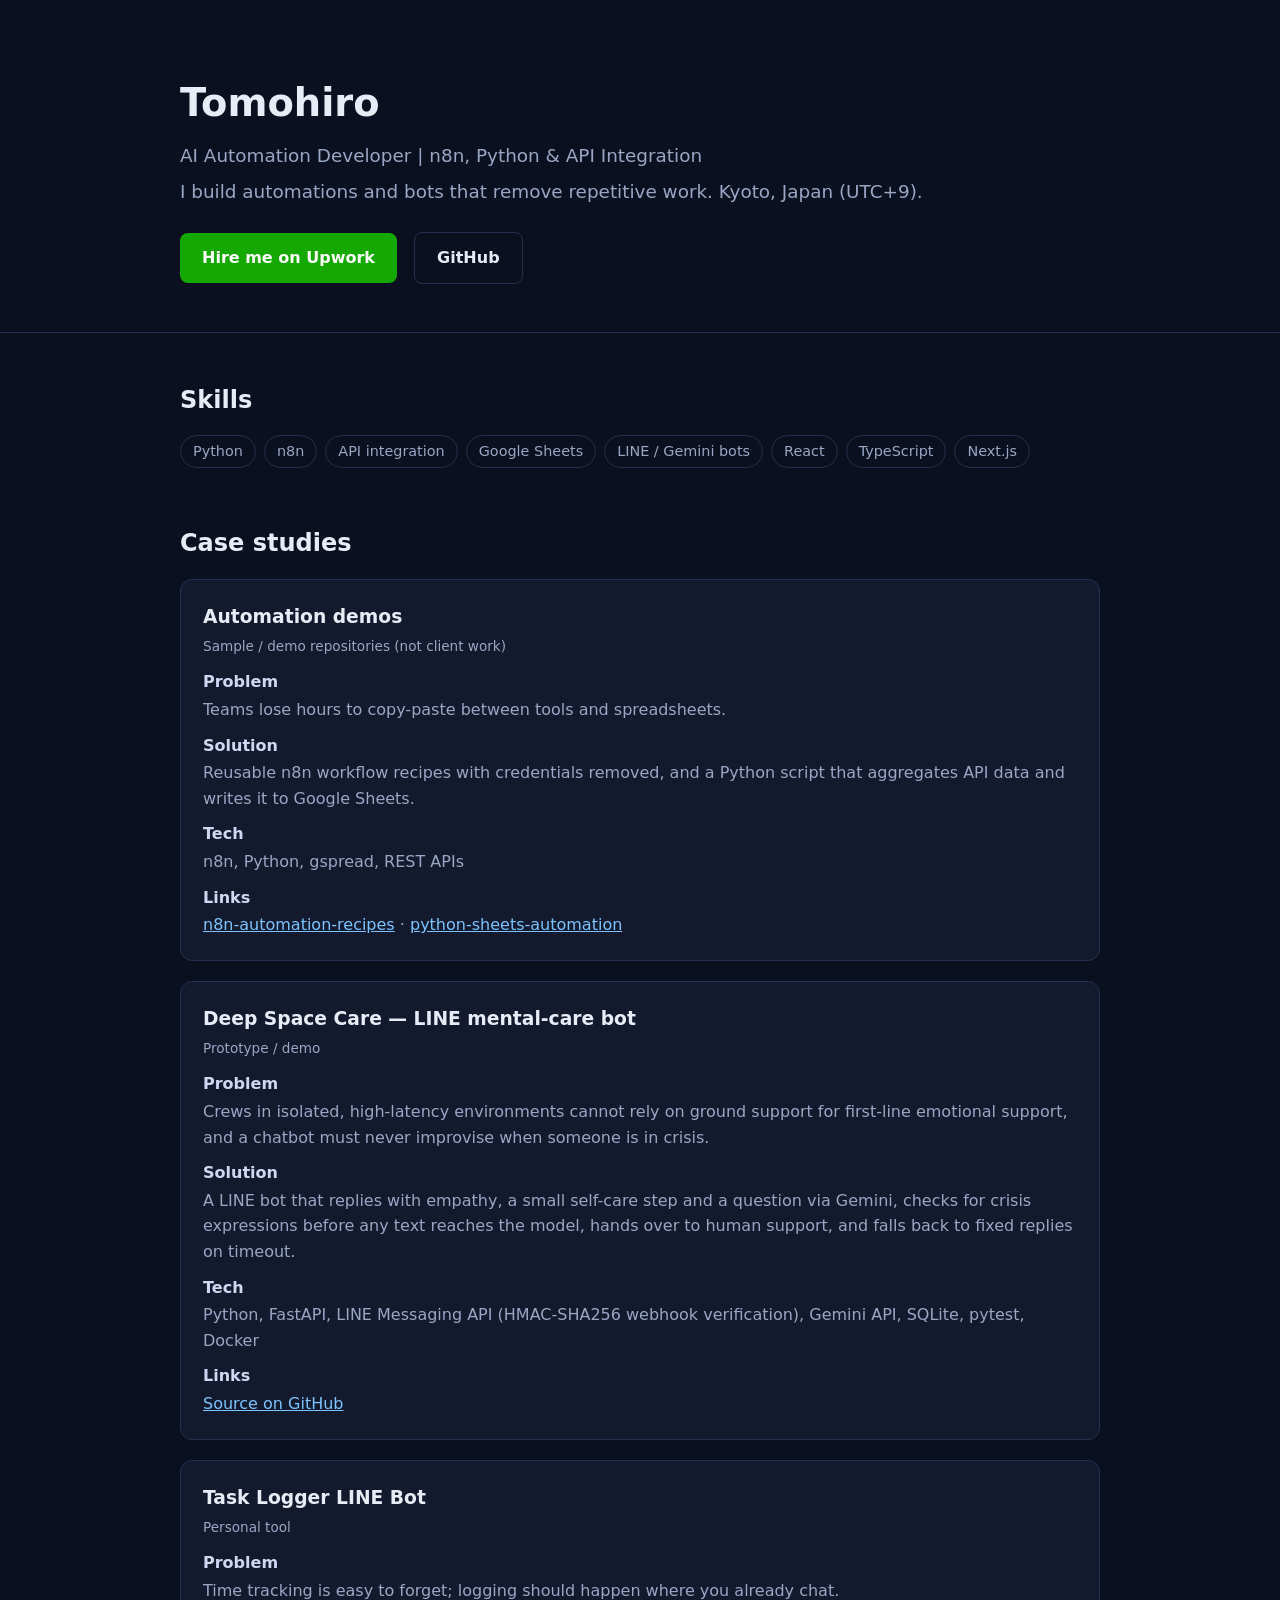
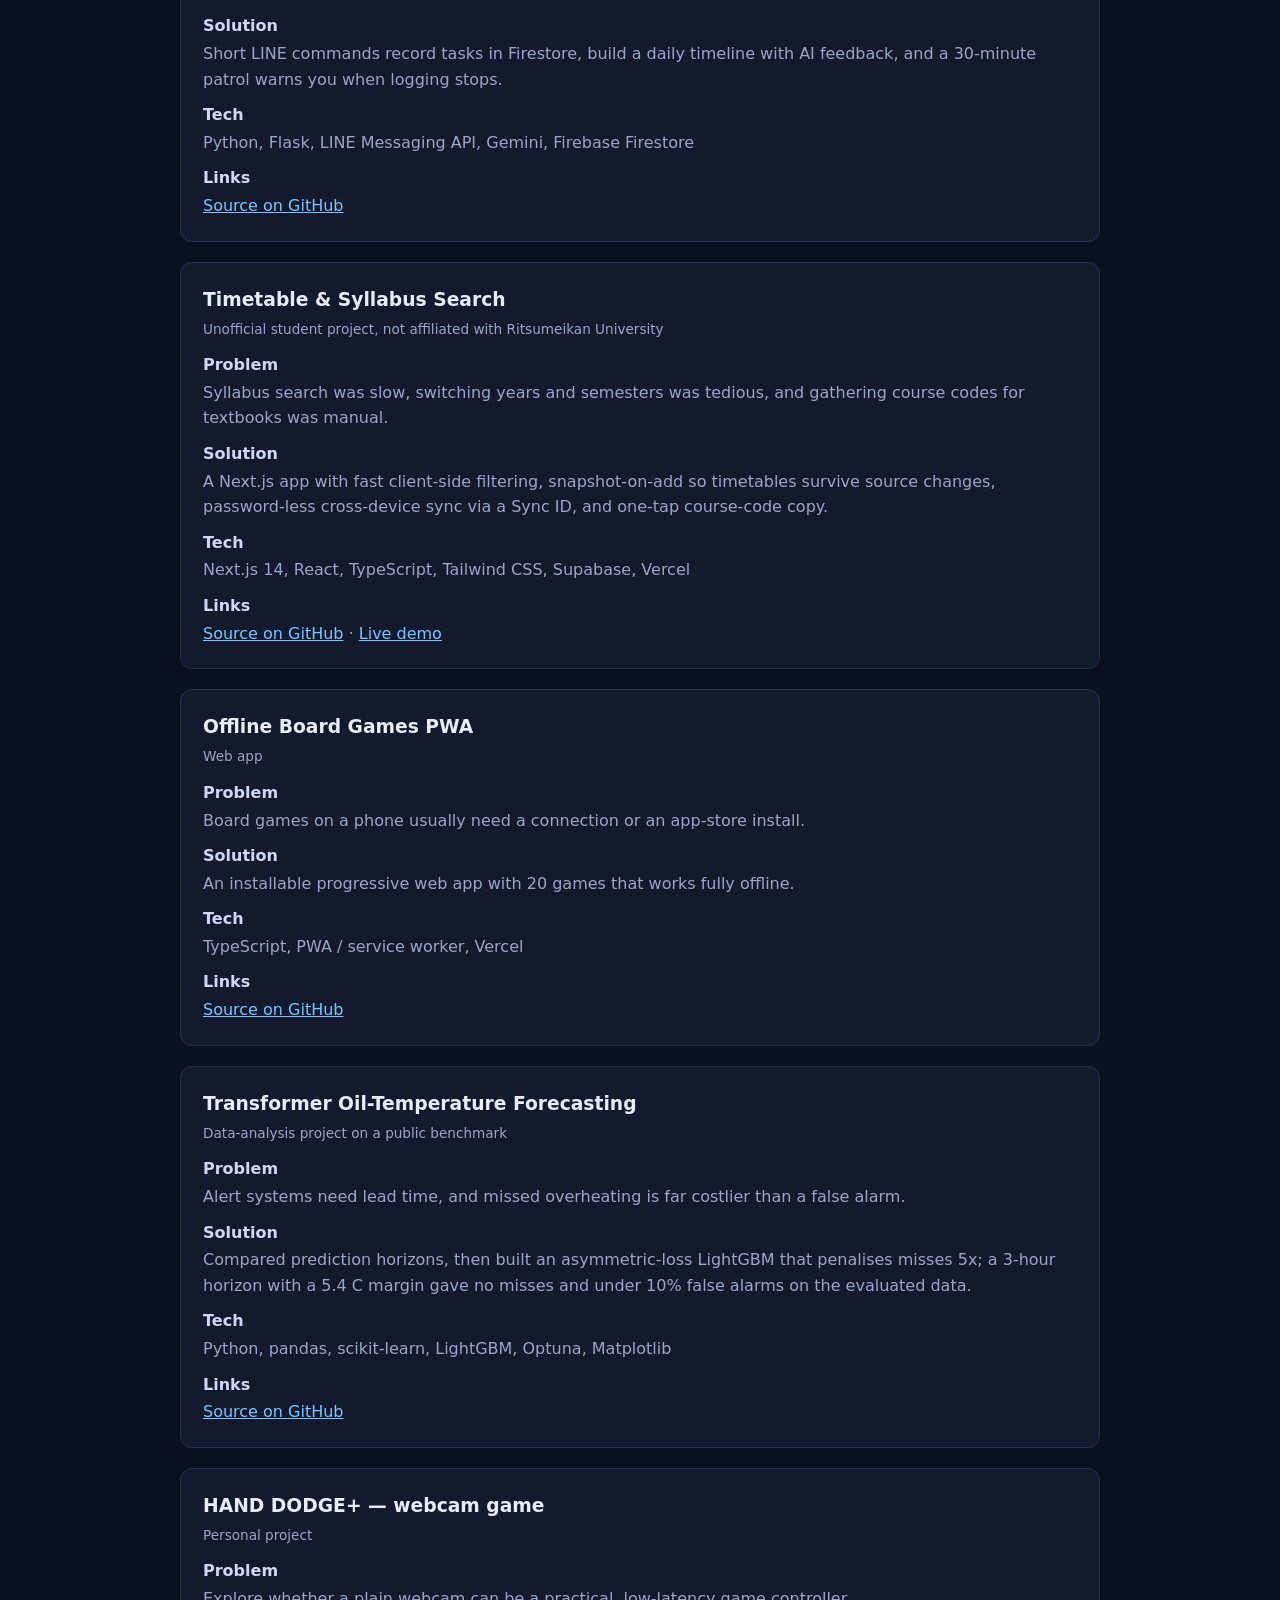
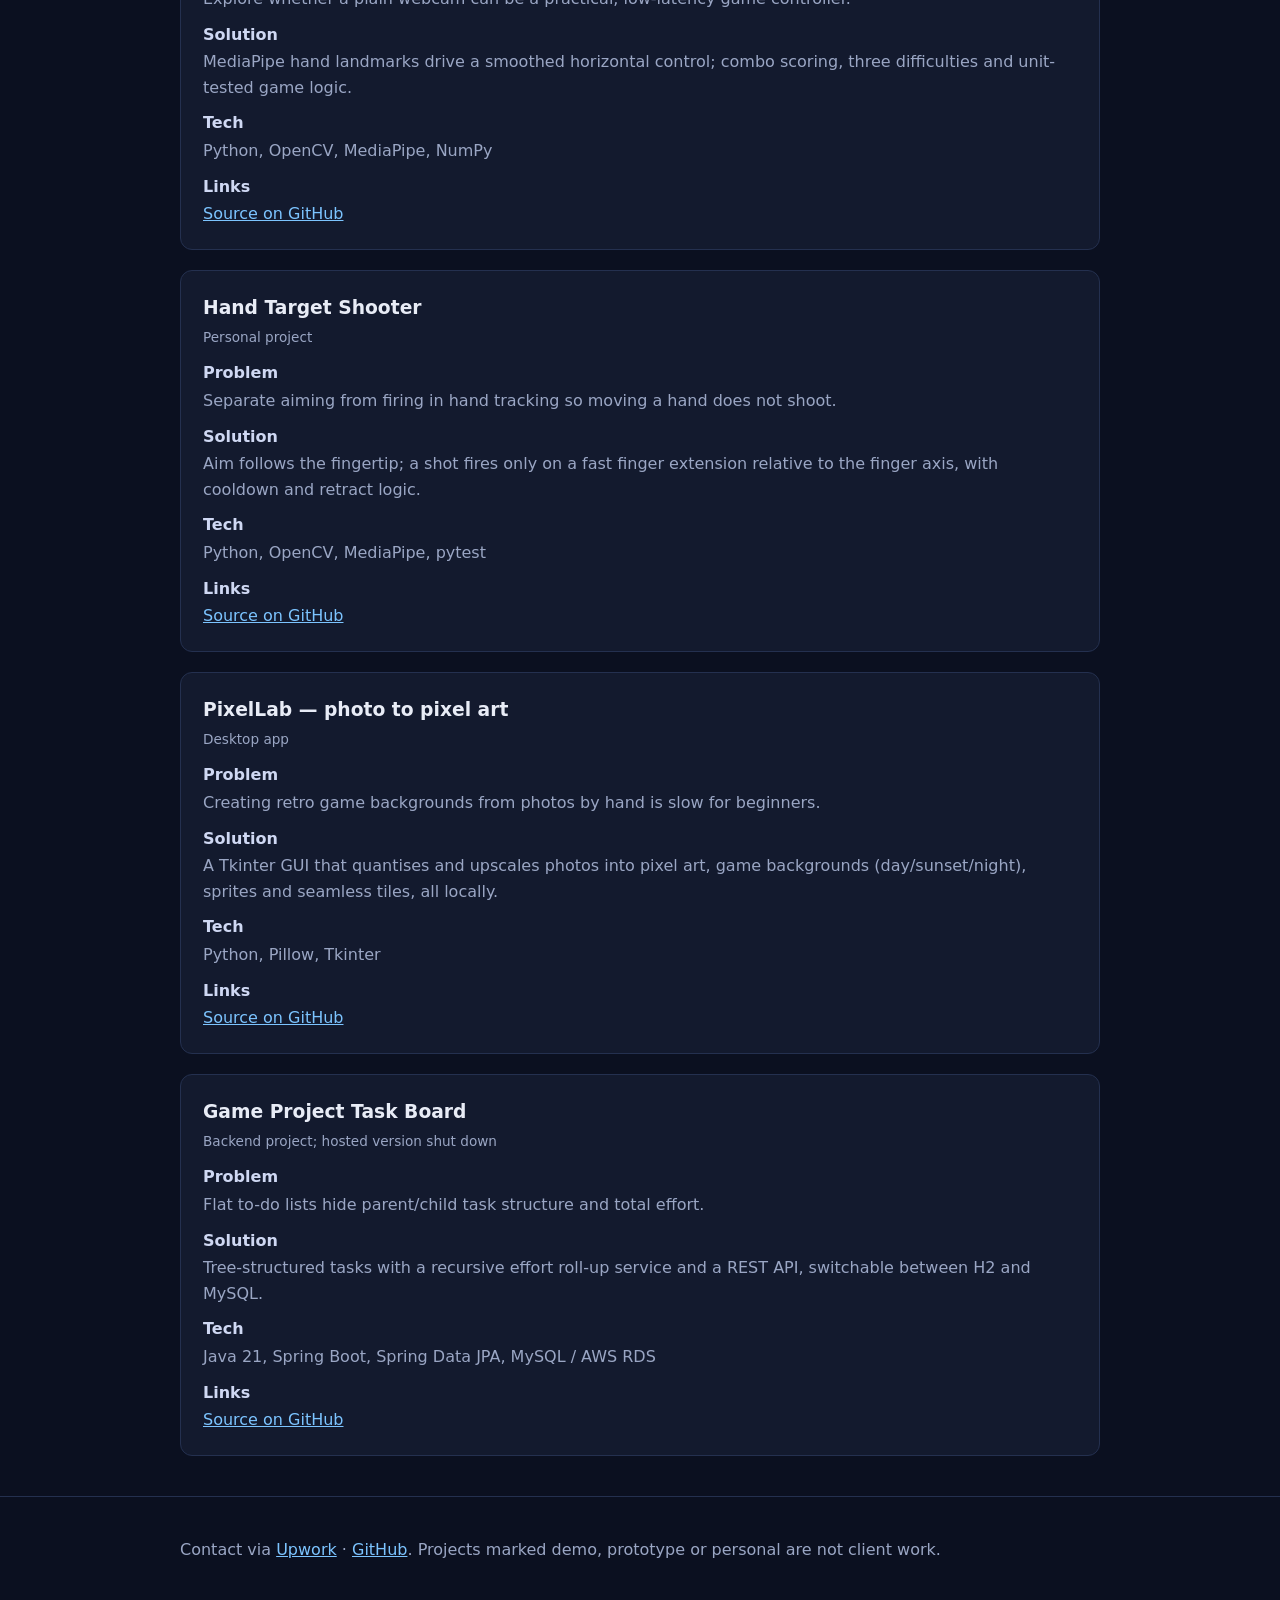
==== index.html @ 1d5e450c "Add portfolio site Co-Authored-By: Claude Sonnet 5.5 <noreply@anthropic.com>" ====
<!doctype html><html lang="en"><head><meta charset="utf-8"><meta name="viewport" content="width=device-width,initial-scale=1">
<title>Tomohiro — AI Automation Developer (n8n, Python, API Integration)</title>
<meta name="description" content="Portfolio of Tomohiro, an AI automation developer: n8n, Python, API integration, LINE/Gemini bots and web apps.">
<link rel="stylesheet" href="style.css"></head><body>
<header class="hero"><div class="wrap"><h1>Tomohiro</h1>
<p class="sub">AI Automation Developer | n8n, Python &amp; API Integration</p>
<p class="sub">I build automations and bots that remove repetitive work. Kyoto, Japan (UTC+9).</p>
<a class="btn" href="https://www.upwork.com/freelancers/~0159af0451937c1a2a">Hire me on Upwork</a>
<a class="btn alt" href="https://github.com/TOMO0904">GitHub</a></div></header>
<main class="wrap">
<h2>Skills</h2><div class="skills"><span>Python</span><span>n8n</span><span>API integration</span><span>Google Sheets</span><span>LINE / Gemini bots</span><span>React</span><span>TypeScript</span><span>Next.js</span></div>
<h2>Case studies</h2>
<article><h3>Automation demos</h3><p class="tag">Sample / demo repositories (not client work)</p><dl><dt>Problem</dt><dd>Teams lose hours to copy-paste between tools and spreadsheets.</dd><dt>Solution</dt><dd>Reusable n8n workflow recipes with credentials removed, and a Python script that aggregates API data and writes it to Google Sheets.</dd><dt>Tech</dt><dd>n8n, Python, gspread, REST APIs</dd><dt>Links</dt><dd><a href="https://github.com/TOMO0904/n8n-automation-recipes">n8n-automation-recipes</a> · <a href="https://github.com/TOMO0904/python-sheets-automation">python-sheets-automation</a></dd></dl></article>
<article><h3>Deep Space Care — LINE mental-care bot</h3><p class="tag">Prototype / demo</p><dl><dt>Problem</dt><dd>Crews in isolated, high-latency environments cannot rely on ground support for first-line emotional support, and a chatbot must never improvise when someone is in crisis.</dd><dt>Solution</dt><dd>A LINE bot that replies with empathy, a small self-care step and a question via Gemini, checks for crisis expressions before any text reaches the model, hands over to human support, and falls back to fixed replies on timeout.</dd><dt>Tech</dt><dd>Python, FastAPI, LINE Messaging API (HMAC-SHA256 webhook verification), Gemini API, SQLite, pytest, Docker</dd><dt>Links</dt><dd><a href="https://github.com/TOMO0904/deep-space-care-linebot">Source on GitHub</a></dd></dl></article>
<article><h3>Task Logger LINE Bot</h3><p class="tag">Personal tool</p><dl><dt>Problem</dt><dd>Time tracking is easy to forget; logging should happen where you already chat.</dd><dt>Solution</dt><dd>Short LINE commands record tasks in Firestore, build a daily timeline with AI feedback, and a 30-minute patrol warns you when logging stops.</dd><dt>Tech</dt><dd>Python, Flask, LINE Messaging API, Gemini, Firebase Firestore</dd><dt>Links</dt><dd><a href="https://github.com/TOMO0904/linebot">Source on GitHub</a></dd></dl></article>
<article><h3>Timetable & Syllabus Search</h3><p class="tag">Unofficial student project, not affiliated with Ritsumeikan University</p><dl><dt>Problem</dt><dd>Syllabus search was slow, switching years and semesters was tedious, and gathering course codes for textbooks was manual.</dd><dt>Solution</dt><dd>A Next.js app with fast client-side filtering, snapshot-on-add so timetables survive source changes, password-less cross-device sync via a Sync ID, and one-tap course-code copy.</dd><dt>Tech</dt><dd>Next.js 14, React, TypeScript, Tailwind CSS, Supabase, Vercel</dd><dt>Links</dt><dd><a href="https://github.com/TOMO0904/RitsumeikanTimes">Source on GitHub</a> · <a href="https://gamma-gilt.vercel.app/">Live demo</a></dd></dl></article>
<article><h3>Offline Board Games PWA</h3><p class="tag">Web app</p><dl><dt>Problem</dt><dd>Board games on a phone usually need a connection or an app-store install.</dd><dt>Solution</dt><dd>An installable progressive web app with 20 games that works fully offline.</dd><dt>Tech</dt><dd>TypeScript, PWA / service worker, Vercel</dd><dt>Links</dt><dd><a href="https://github.com/TOMO0904/offline-board-games">Source on GitHub</a></dd></dl></article>
<article><h3>Transformer Oil-Temperature Forecasting</h3><p class="tag">Data-analysis project on a public benchmark</p><dl><dt>Problem</dt><dd>Alert systems need lead time, and missed overheating is far costlier than a false alarm.</dd><dt>Solution</dt><dd>Compared prediction horizons, then built an asymmetric-loss LightGBM that penalises misses 5x; a 3-hour horizon with a 5.4 C margin gave no misses and under 10% false alarms on the evaluated data.</dd><dt>Tech</dt><dd>Python, pandas, scikit-learn, LightGBM, Optuna, Matplotlib</dd><dt>Links</dt><dd><a href="https://github.com/TOMO0904/Athena">Source on GitHub</a></dd></dl></article>
<article><h3>HAND DODGE+ — webcam game</h3><p class="tag">Personal project</p><dl><dt>Problem</dt><dd>Explore whether a plain webcam can be a practical, low-latency game controller.</dd><dt>Solution</dt><dd>MediaPipe hand landmarks drive a smoothed horizontal control; combo scoring, three difficulties and unit-tested game logic.</dd><dt>Tech</dt><dd>Python, OpenCV, MediaPipe, NumPy</dd><dt>Links</dt><dd><a href="https://github.com/TOMO0904/hand-dodge-plus">Source on GitHub</a></dd></dl></article>
<article><h3>Hand Target Shooter</h3><p class="tag">Personal project</p><dl><dt>Problem</dt><dd>Separate aiming from firing in hand tracking so moving a hand does not shoot.</dd><dt>Solution</dt><dd>Aim follows the fingertip; a shot fires only on a fast finger extension relative to the finger axis, with cooldown and retract logic.</dd><dt>Tech</dt><dd>Python, OpenCV, MediaPipe, pytest</dd><dt>Links</dt><dd><a href="https://github.com/TOMO0904/Hand-Target-Shooter">Source on GitHub</a></dd></dl></article>
<article><h3>PixelLab — photo to pixel art</h3><p class="tag">Desktop app</p><dl><dt>Problem</dt><dd>Creating retro game backgrounds from photos by hand is slow for beginners.</dd><dt>Solution</dt><dd>A Tkinter GUI that quantises and upscales photos into pixel art, game backgrounds (day/sunset/night), sprites and seamless tiles, all locally.</dd><dt>Tech</dt><dd>Python, Pillow, Tkinter</dd><dt>Links</dt><dd><a href="https://github.com/TOMO0904/RiG-PixelLab">Source on GitHub</a></dd></dl></article>
<article><h3>Game Project Task Board</h3><p class="tag">Backend project; hosted version shut down</p><dl><dt>Problem</dt><dd>Flat to-do lists hide parent/child task structure and total effort.</dd><dt>Solution</dt><dd>Tree-structured tasks with a recursive effort roll-up service and a REST API, switchable between H2 and MySQL.</dd><dt>Tech</dt><dd>Java 21, Spring Boot, Spring Data JPA, MySQL / AWS RDS</dd><dt>Links</dt><dd><a href="https://github.com/TOMO0904/todolist">Source on GitHub</a></dd></dl></article>

</main>
<footer><div class="wrap">Contact via <a href="https://www.upwork.com/freelancers/~0159af0451937c1a2a">Upwork</a> · <a href="https://github.com/TOMO0904">GitHub</a>. Projects marked demo, prototype or personal are not client work.</div></footer>
</body></html>
---- style.css ----
:root{--bg:#0b1020;--card:#131a2e;--ink:#e8ecf6;--mute:#9aa6c4;--acc:#14a800;--line:#24304f}
*{box-sizing:border-box}body{margin:0;font:16px/1.6 system-ui,-apple-system,"Segoe UI",sans-serif;background:var(--bg);color:var(--ink)}
a{color:#7cc4ff}.wrap{max-width:960px;margin:0 auto;padding:0 20px}
header.hero{padding:72px 0 48px;border-bottom:1px solid var(--line)}
.hero h1{margin:0 0 8px;font-size:2.4rem}.hero p.sub{color:var(--mute);margin:0 0 6px;font-size:1.15rem}
.btn{display:inline-block;margin:20px 12px 0 0;padding:12px 22px;border-radius:8px;background:var(--acc);color:#fff;text-decoration:none;font-weight:600}
.btn.alt{background:transparent;border:1px solid var(--line);color:var(--ink)}
h2{margin:48px 0 16px;font-size:1.5rem}
.skills span{display:inline-block;margin:0 8px 8px 0;padding:4px 12px;border:1px solid var(--line);border-radius:999px;color:var(--mute);font-size:.9rem}
article{background:var(--card);border:1px solid var(--line);border-radius:12px;padding:22px;margin:0 0 20px}
article h3{margin:0 0 4px}article .tag{color:var(--mute);font-size:.85rem;margin:0 0 12px}
article dl{margin:0}article dt{font-weight:700;margin-top:10px;color:#cfd8f3}article dd{margin:2px 0 0;color:var(--mute)}
article img{max-width:100%;border-radius:8px;margin-top:12px}
footer{padding:40px 0 60px;color:var(--mute);border-top:1px solid var(--line);margin-top:40px}
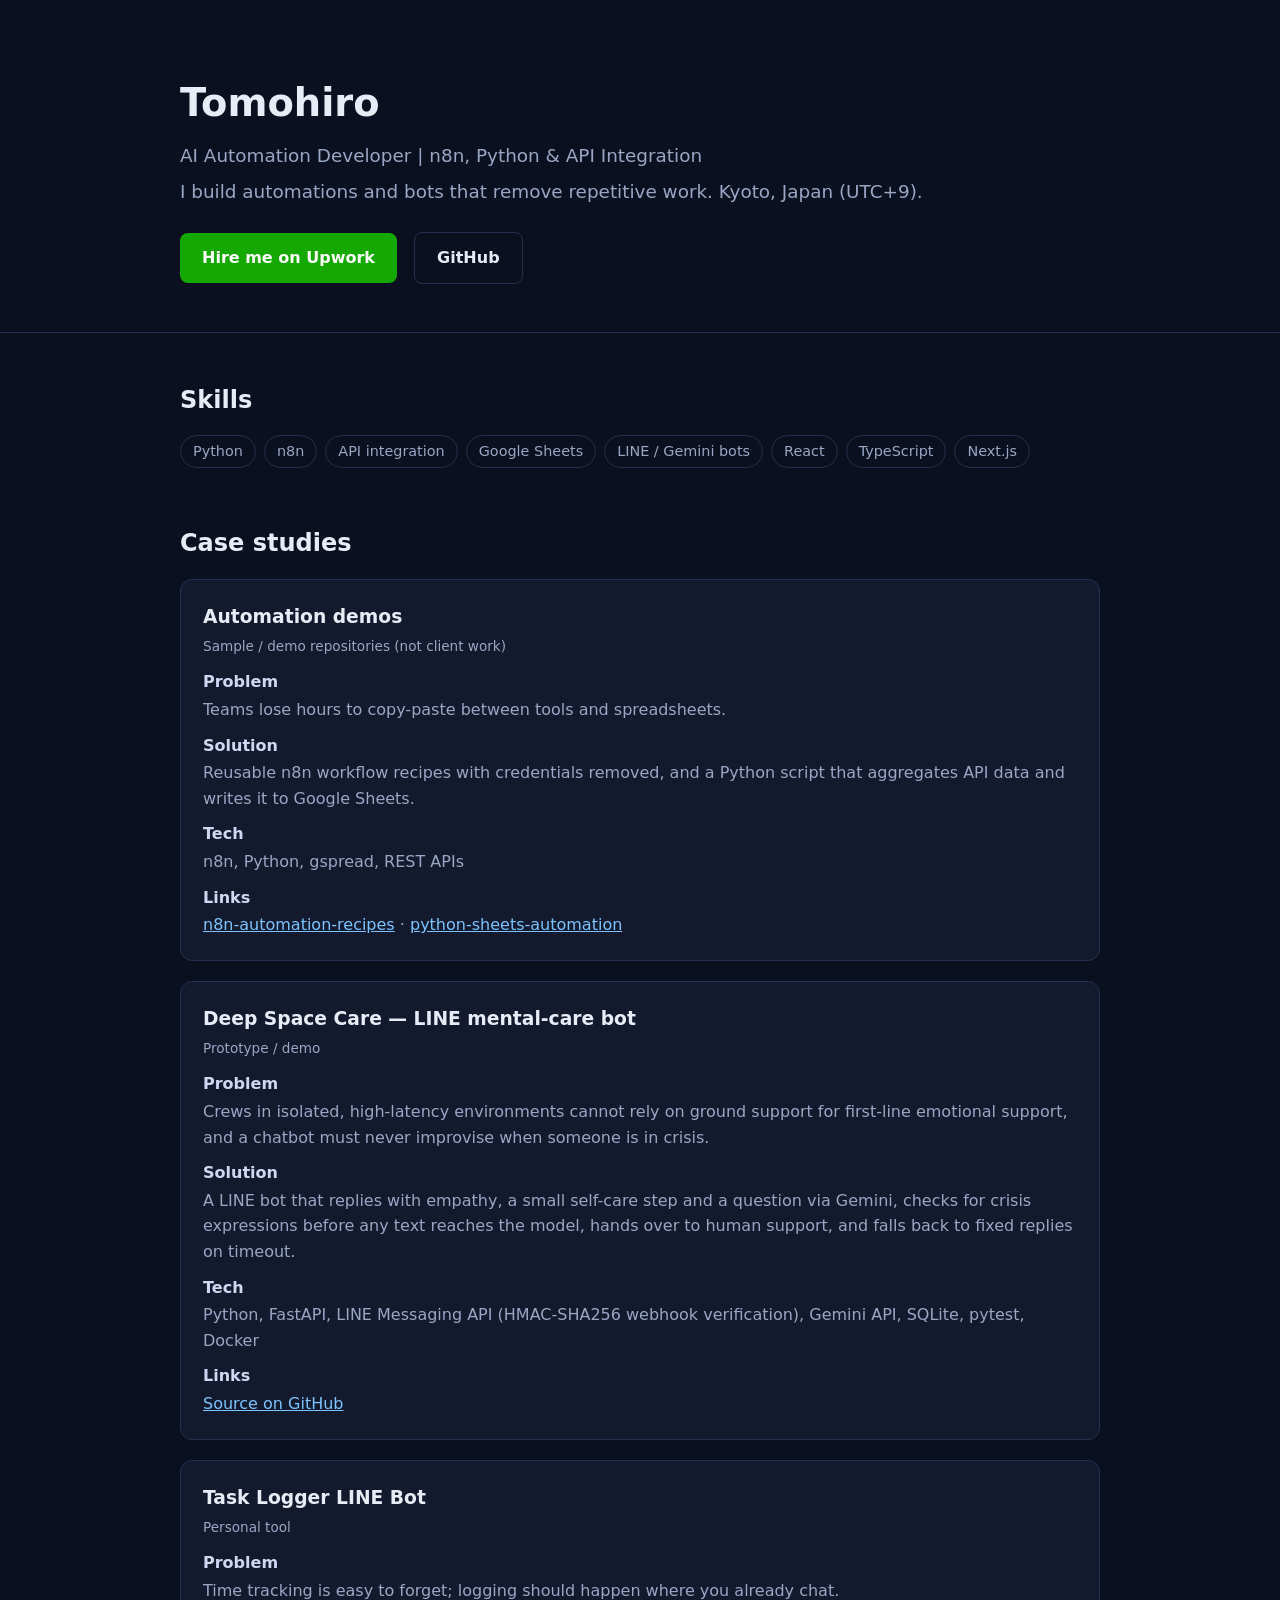
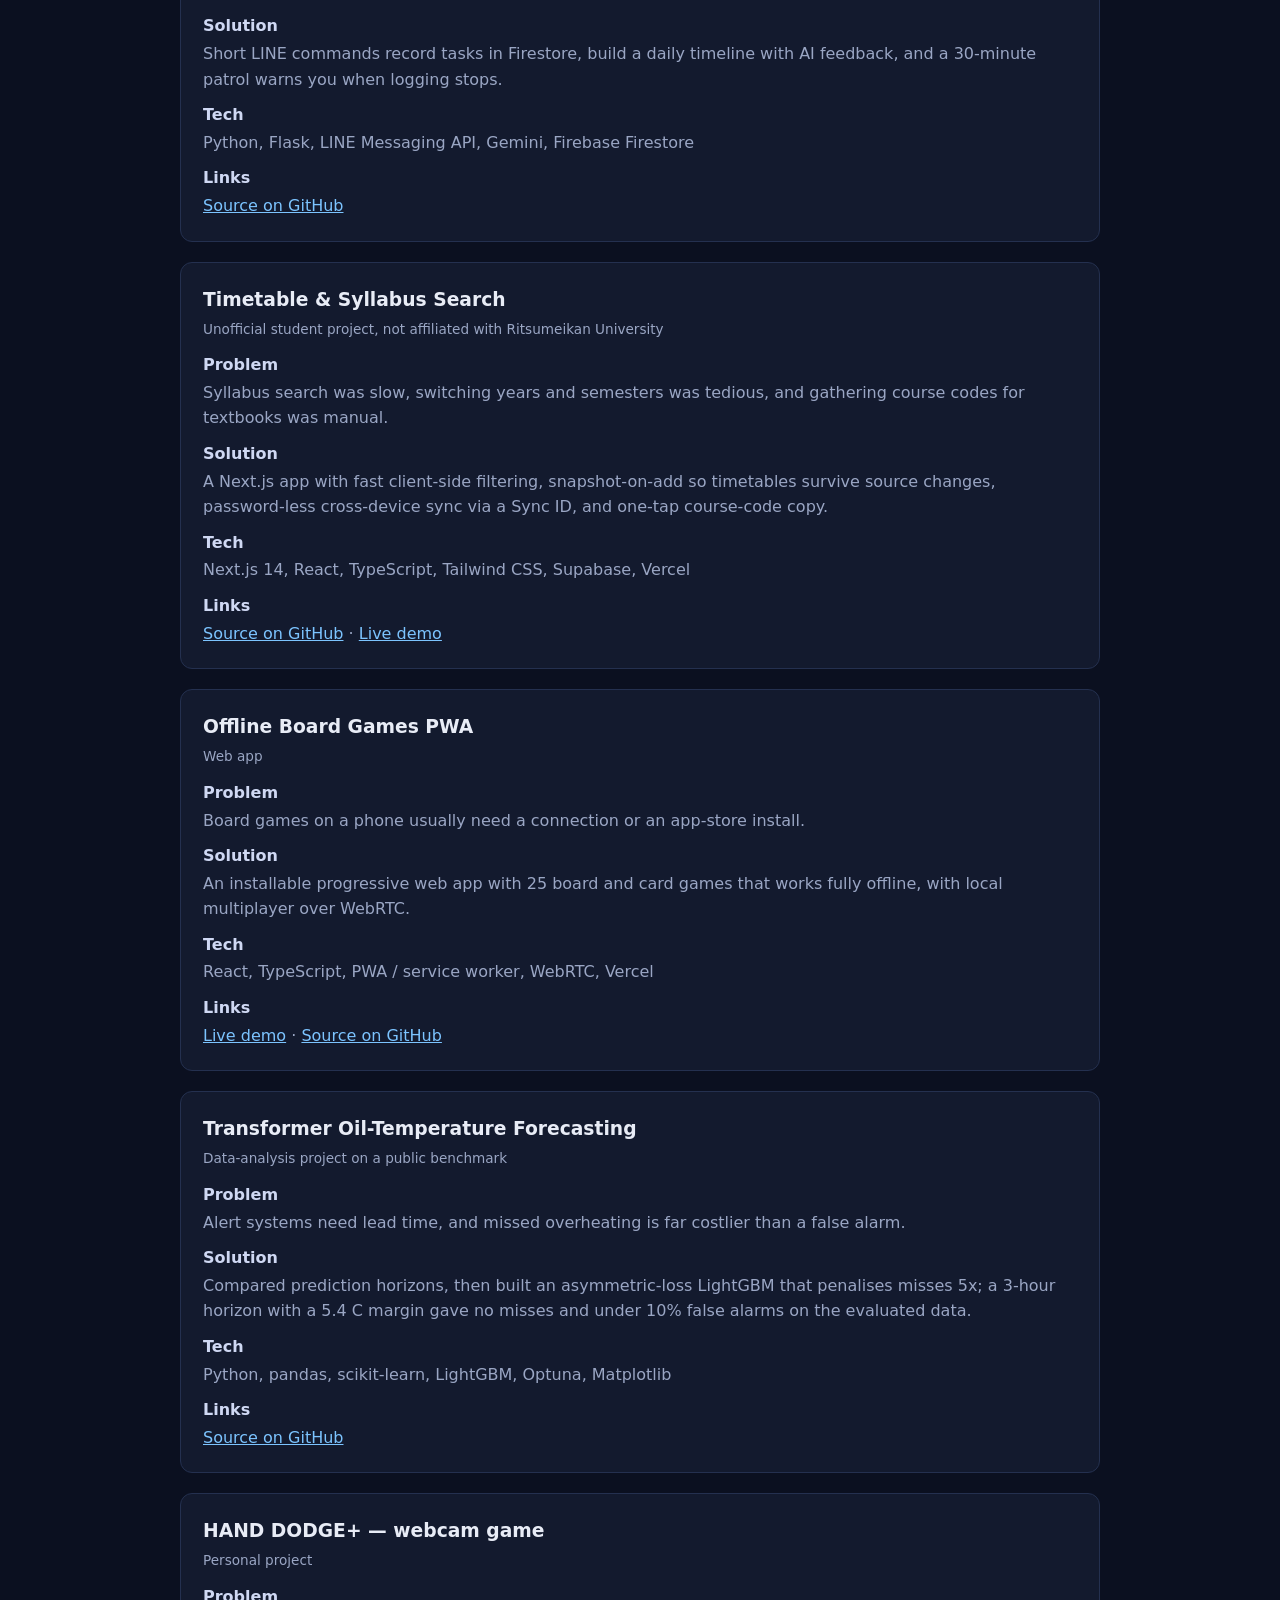
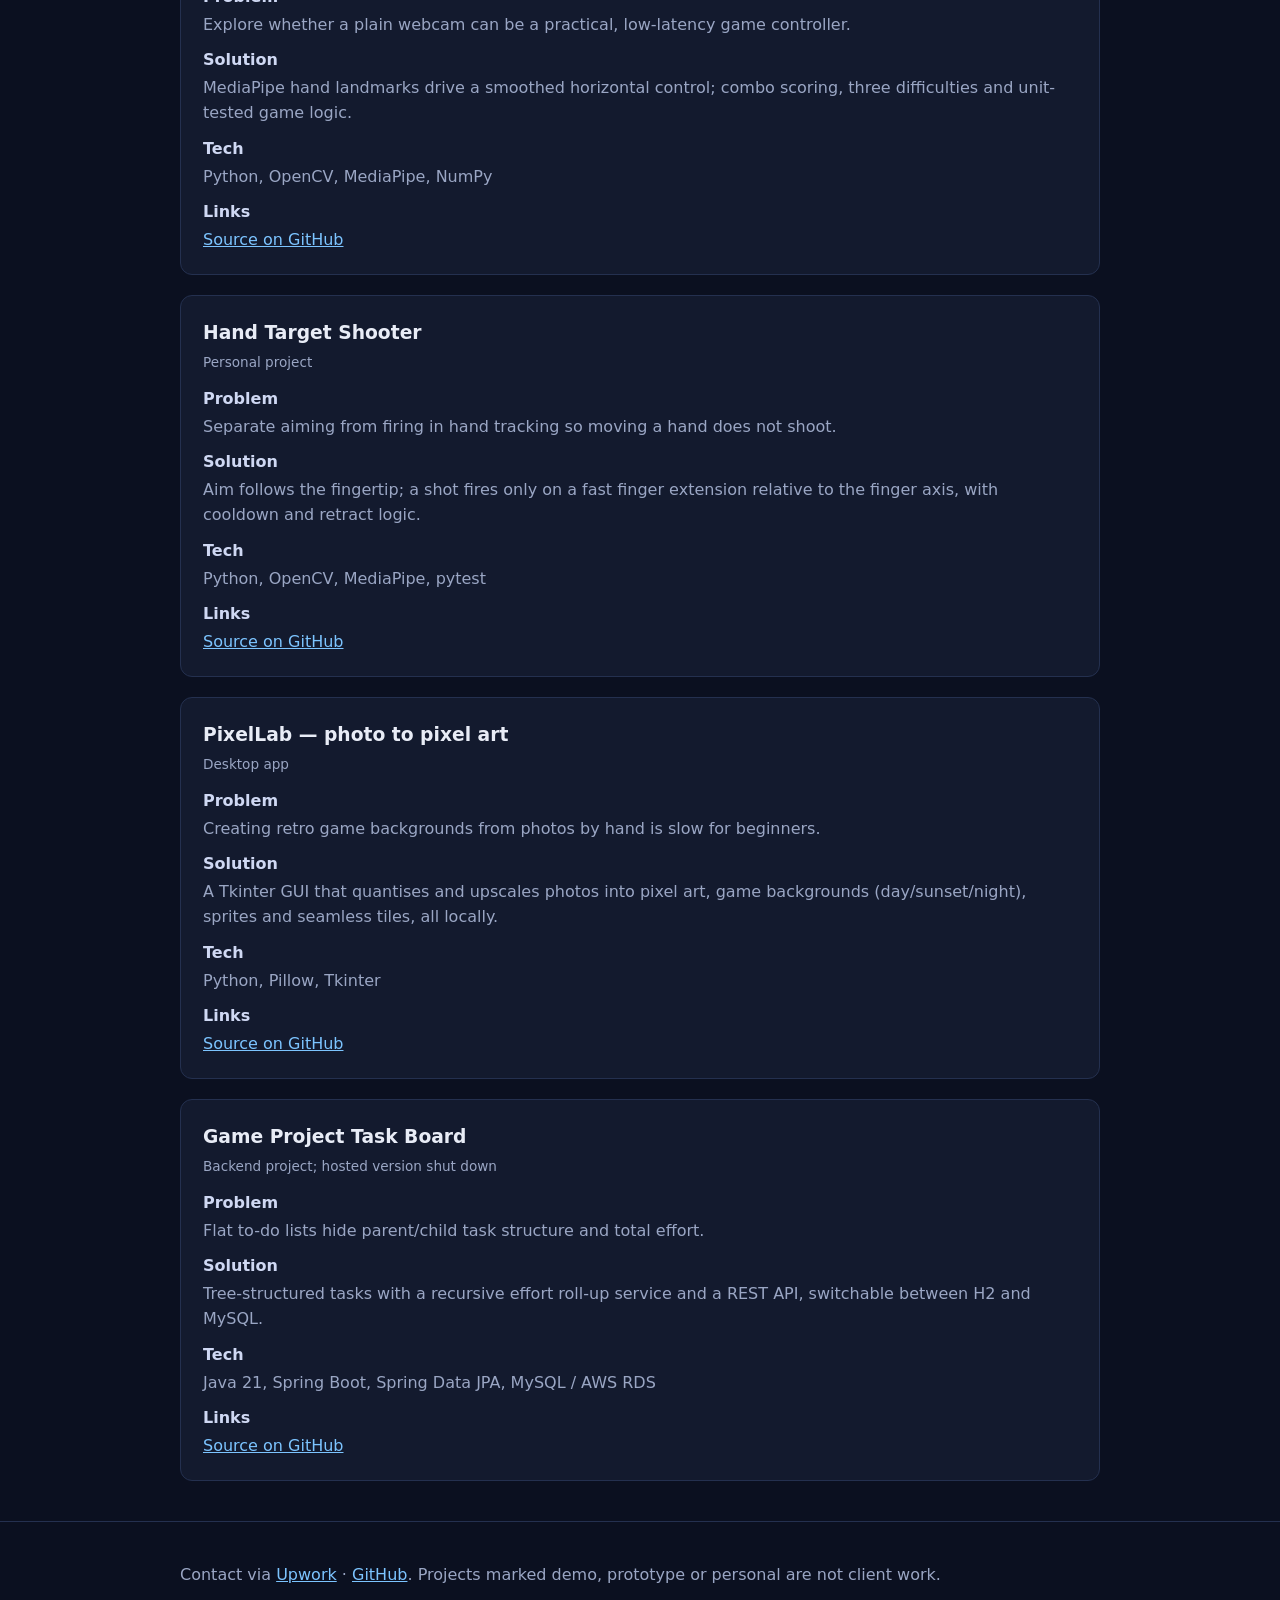
==== commit 397ece2c: "Update offline-board-games entry (25 games, live demo link)" ====
--- a/index.html
+++ b/index.html
@@ -14,7 +14,7 @@
 <article><h3>Deep Space Care — LINE mental-care bot</h3><p class="tag">Prototype / demo</p><dl><dt>Problem</dt><dd>Crews in isolated, high-latency environments cannot rely on ground support for first-line emotional support, and a chatbot must never improvise when someone is in crisis.</dd><dt>Solution</dt><dd>A LINE bot that replies with empathy, a small self-care step and a question via Gemini, checks for crisis expressions before any text reaches the model, hands over to human support, and falls back to fixed replies on timeout.</dd><dt>Tech</dt><dd>Python, FastAPI, LINE Messaging API (HMAC-SHA256 webhook verification), Gemini API, SQLite, pytest, Docker</dd><dt>Links</dt><dd><a href="https://github.com/TOMO0904/deep-space-care-linebot">Source on GitHub</a></dd></dl></article>
 <article><h3>Task Logger LINE Bot</h3><p class="tag">Personal tool</p><dl><dt>Problem</dt><dd>Time tracking is easy to forget; logging should happen where you already chat.</dd><dt>Solution</dt><dd>Short LINE commands record tasks in Firestore, build a daily timeline with AI feedback, and a 30-minute patrol warns you when logging stops.</dd><dt>Tech</dt><dd>Python, Flask, LINE Messaging API, Gemini, Firebase Firestore</dd><dt>Links</dt><dd><a href="https://github.com/TOMO0904/linebot">Source on GitHub</a></dd></dl></article>
 <article><h3>Timetable & Syllabus Search</h3><p class="tag">Unofficial student project, not affiliated with Ritsumeikan University</p><dl><dt>Problem</dt><dd>Syllabus search was slow, switching years and semesters was tedious, and gathering course codes for textbooks was manual.</dd><dt>Solution</dt><dd>A Next.js app with fast client-side filtering, snapshot-on-add so timetables survive source changes, password-less cross-device sync via a Sync ID, and one-tap course-code copy.</dd><dt>Tech</dt><dd>Next.js 14, React, TypeScript, Tailwind CSS, Supabase, Vercel</dd><dt>Links</dt><dd><a href="https://github.com/TOMO0904/RitsumeikanTimes">Source on GitHub</a> · <a href="https://gamma-gilt.vercel.app/">Live demo</a></dd></dl></article>
-<article><h3>Offline Board Games PWA</h3><p class="tag">Web app</p><dl><dt>Problem</dt><dd>Board games on a phone usually need a connection or an app-store install.</dd><dt>Solution</dt><dd>An installable progressive web app with 20 games that works fully offline.</dd><dt>Tech</dt><dd>TypeScript, PWA / service worker, Vercel</dd><dt>Links</dt><dd><a href="https://github.com/TOMO0904/offline-board-games">Source on GitHub</a></dd></dl></article>
+<article><h3>Offline Board Games PWA</h3><p class="tag">Web app</p><dl><dt>Problem</dt><dd>Board games on a phone usually need a connection or an app-store install.</dd><dt>Solution</dt><dd>An installable progressive web app with 25 board and card games that works fully offline, with local multiplayer over WebRTC.</dd><dt>Tech</dt><dd>React, TypeScript, PWA / service worker, WebRTC, Vercel</dd><dt>Links</dt><dd><a href="https://offline-board-games.vercel.app">Live demo</a> · <a href="https://github.com/TOMO0904/offline-board-games">Source on GitHub</a></dd></dl></article>
 <article><h3>Transformer Oil-Temperature Forecasting</h3><p class="tag">Data-analysis project on a public benchmark</p><dl><dt>Problem</dt><dd>Alert systems need lead time, and missed overheating is far costlier than a false alarm.</dd><dt>Solution</dt><dd>Compared prediction horizons, then built an asymmetric-loss LightGBM that penalises misses 5x; a 3-hour horizon with a 5.4 C margin gave no misses and under 10% false alarms on the evaluated data.</dd><dt>Tech</dt><dd>Python, pandas, scikit-learn, LightGBM, Optuna, Matplotlib</dd><dt>Links</dt><dd><a href="https://github.com/TOMO0904/Athena">Source on GitHub</a></dd></dl></article>
 <article><h3>HAND DODGE+ — webcam game</h3><p class="tag">Personal project</p><dl><dt>Problem</dt><dd>Explore whether a plain webcam can be a practical, low-latency game controller.</dd><dt>Solution</dt><dd>MediaPipe hand landmarks drive a smoothed horizontal control; combo scoring, three difficulties and unit-tested game logic.</dd><dt>Tech</dt><dd>Python, OpenCV, MediaPipe, NumPy</dd><dt>Links</dt><dd><a href="https://github.com/TOMO0904/hand-dodge-plus">Source on GitHub</a></dd></dl></article>
 <article><h3>Hand Target Shooter</h3><p class="tag">Personal project</p><dl><dt>Problem</dt><dd>Separate aiming from firing in hand tracking so moving a hand does not shoot.</dd><dt>Solution</dt><dd>Aim follows the fingertip; a shot fires only on a fast finger extension relative to the finger axis, with cooldown and retract logic.</dd><dt>Tech</dt><dd>Python, OpenCV, MediaPipe, pytest</dd><dt>Links</dt><dd><a href="https://github.com/TOMO0904/Hand-Target-Shooter">Source on GitHub</a></dd></dl></article>
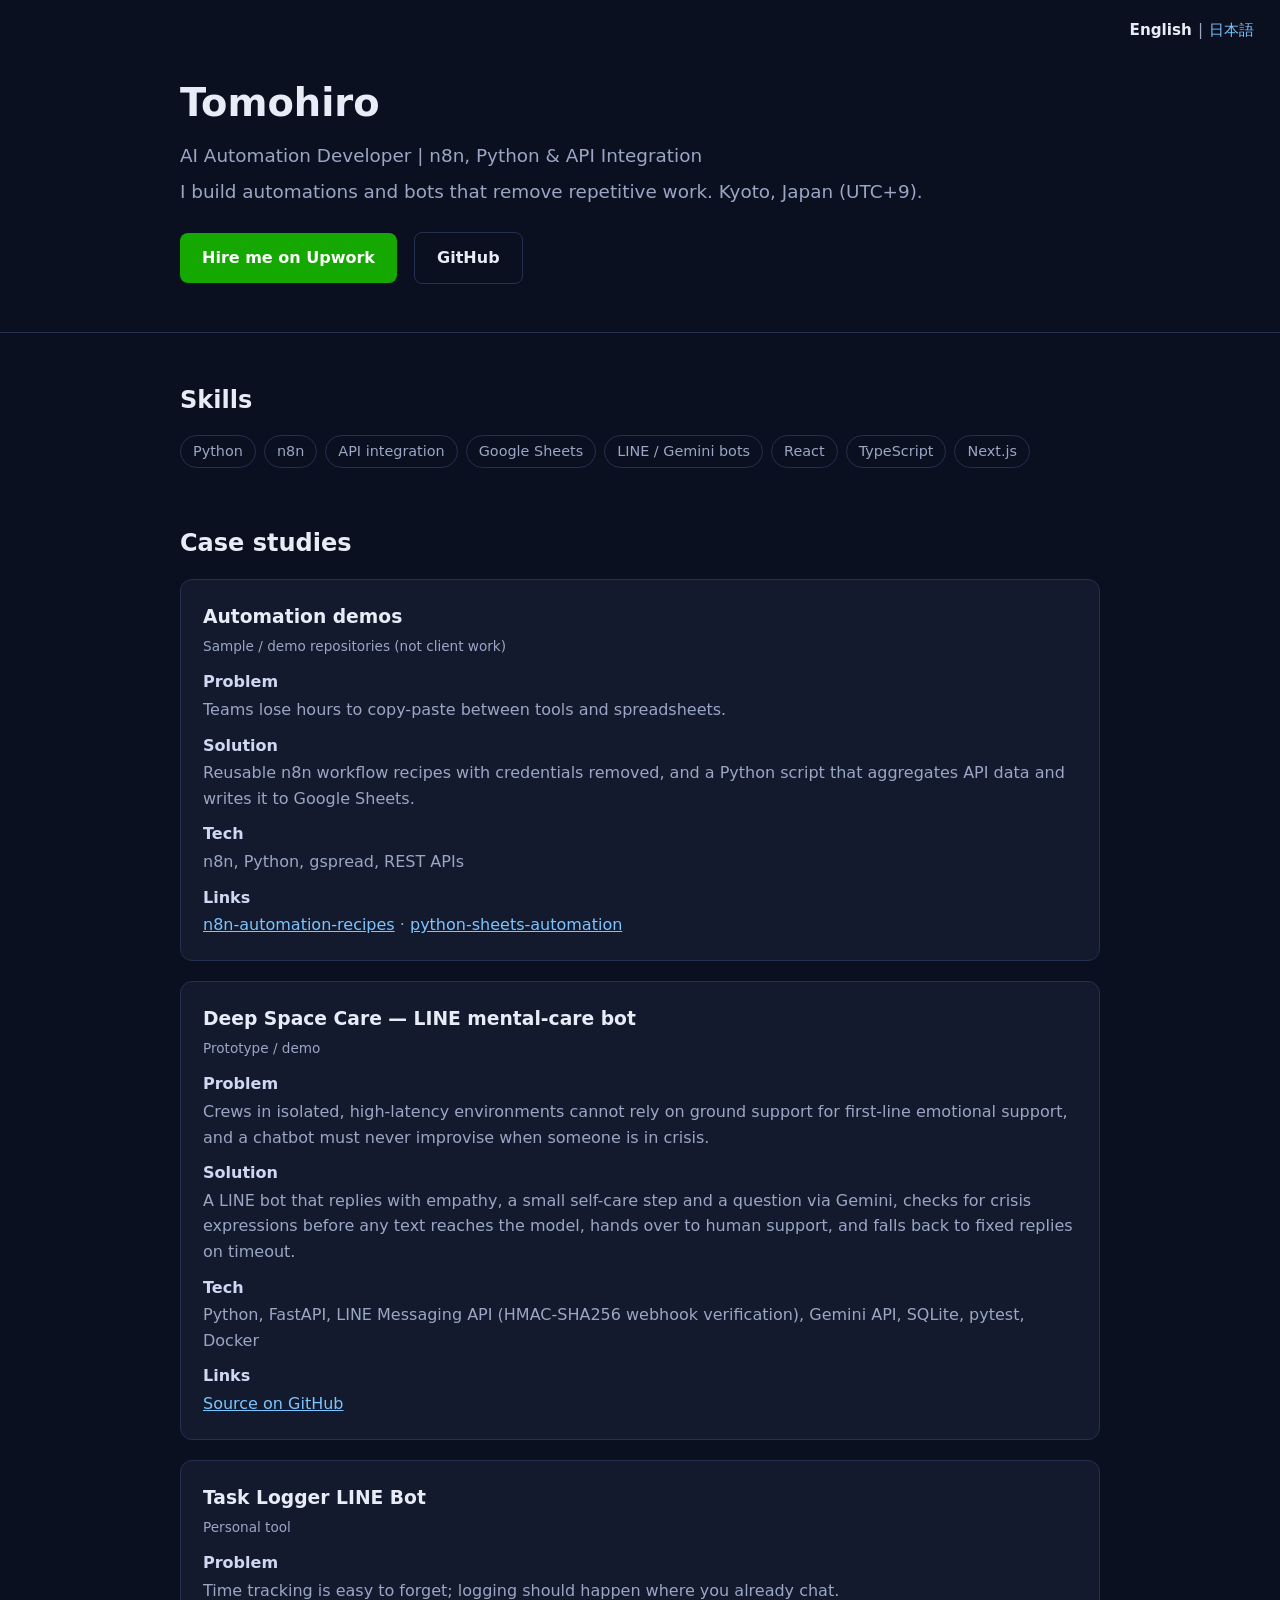
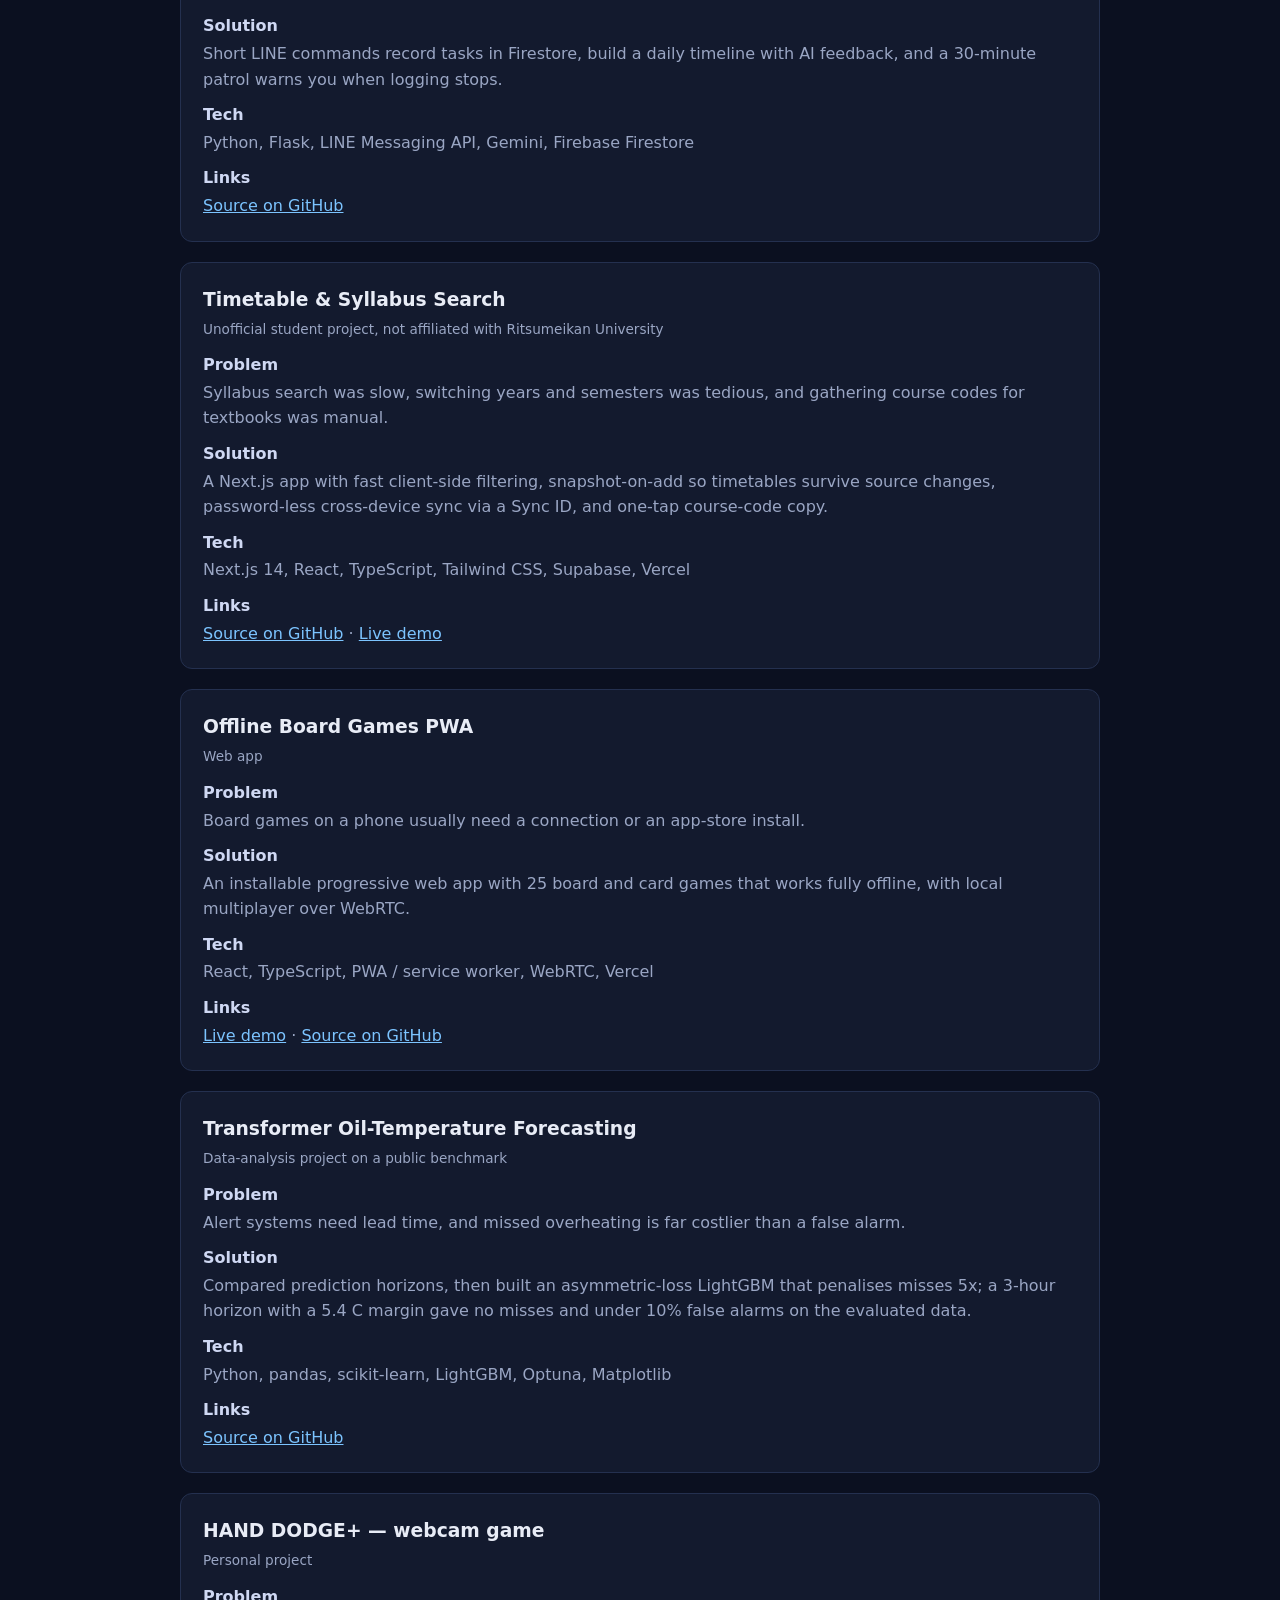
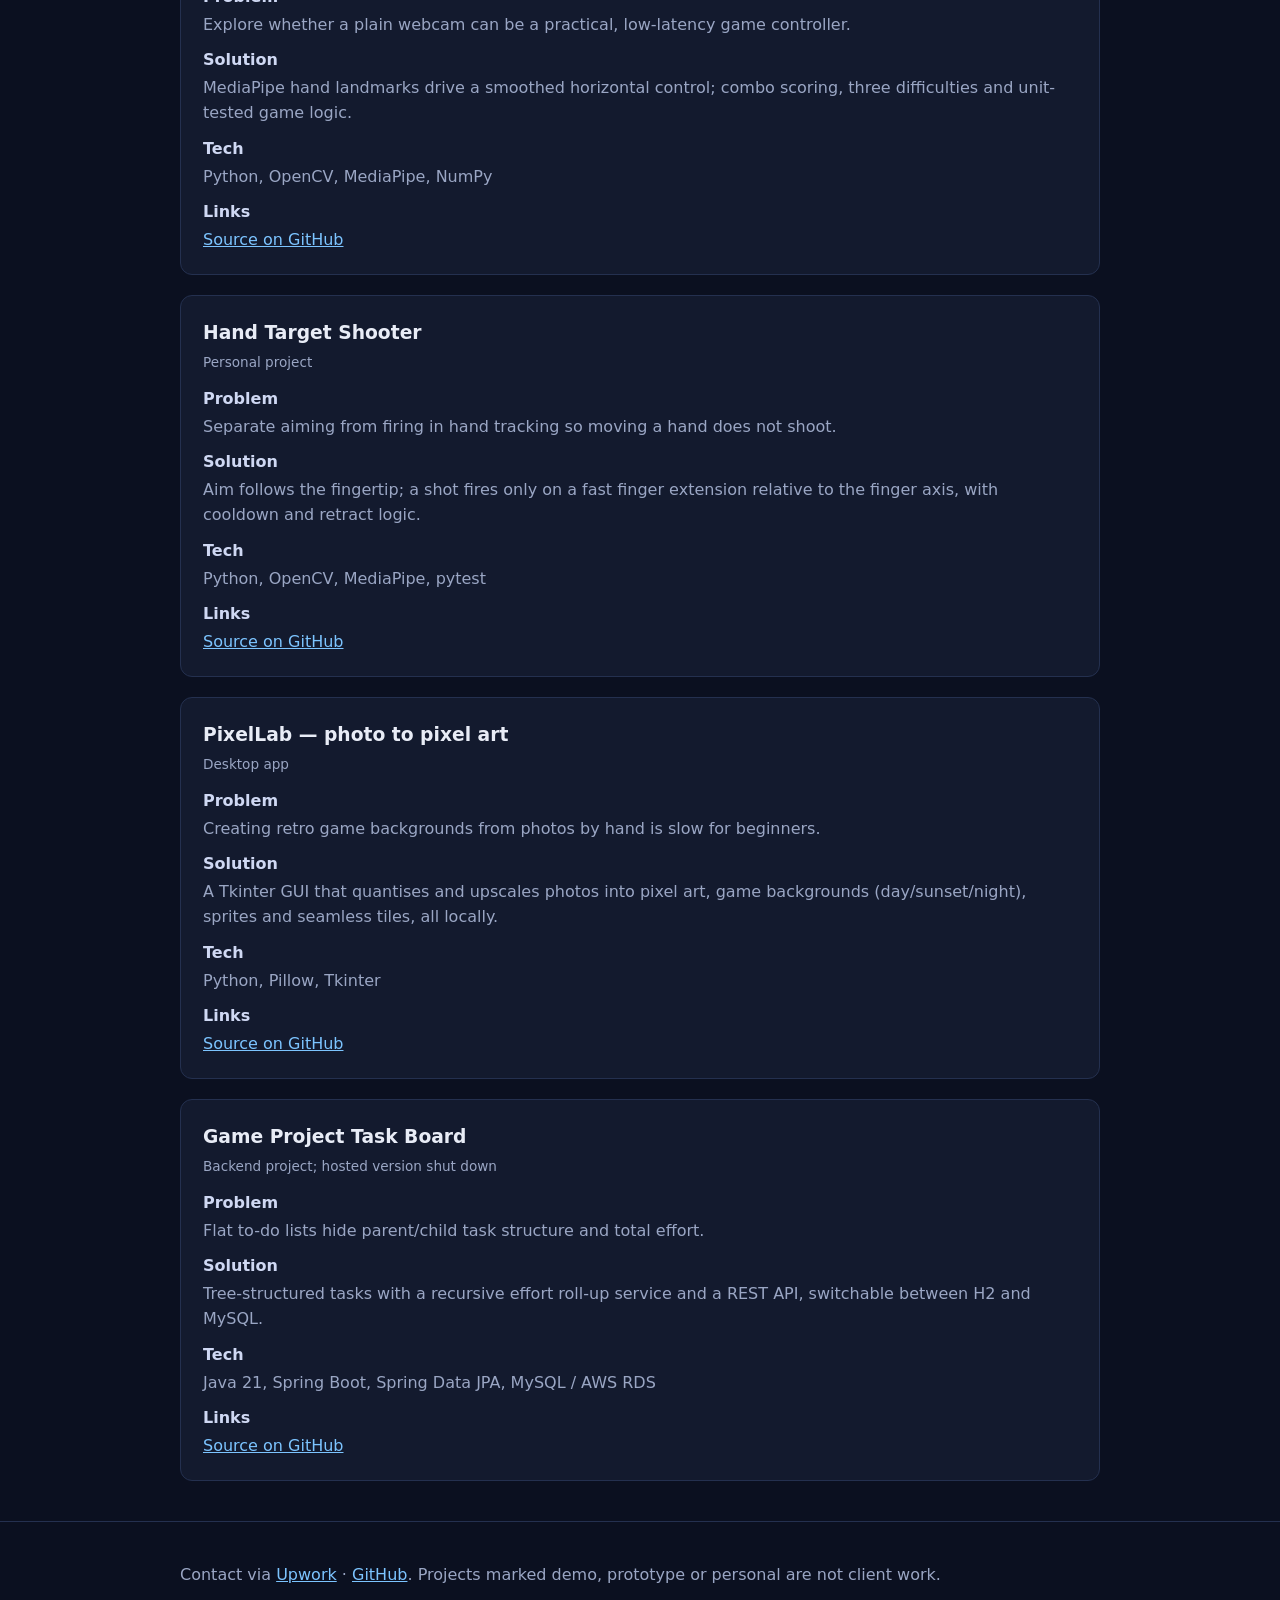
==== commit a22bc1b5: "docs: add Japanese version alongside English (日本語版を追加) Co-Authored-By: Claude Opus 5.5 <noreply@anth" ====
--- a/index.html
+++ b/index.html
@@ -1,8 +1,10 @@
 <!doctype html><html lang="en"><head><meta charset="utf-8"><meta name="viewport" content="width=device-width,initial-scale=1">
 <title>Tomohiro — AI Automation Developer (n8n, Python, API Integration)</title>
 <meta name="description" content="Portfolio of Tomohiro, an AI automation developer: n8n, Python, API integration, LINE/Gemini bots and web apps.">
+<link rel="alternate" hreflang="en" href="https://tomo0904.github.io/">
+<link rel="alternate" hreflang="ja" href="https://tomo0904.github.io/ja/">
 <link rel="stylesheet" href="style.css"></head><body>
-<header class="hero"><div class="wrap"><h1>Tomohiro</h1>
+<header class="hero"><nav class="lang" aria-label="Language"><strong lang="en">English</strong>|<a href="ja/" lang="ja" hreflang="ja">日本語</a></nav><div class="wrap"><h1>Tomohiro</h1>
 <p class="sub">AI Automation Developer | n8n, Python &amp; API Integration</p>
 <p class="sub">I build automations and bots that remove repetitive work. Kyoto, Japan (UTC+9).</p>
 <a class="btn" href="https://www.upwork.com/freelancers/~0159af0451937c1a2a">Hire me on Upwork</a>
--- a/style.css
+++ b/style.css
@@ -12,3 +12,5 @@
 article dl{margin:0}article dt{font-weight:700;margin-top:10px;color:#cfd8f3}article dd{margin:2px 0 0;color:var(--mute)}
 article img{max-width:100%;border-radius:8px;margin-top:12px}
 footer{padding:40px 0 60px;color:var(--mute);border-top:1px solid var(--line);margin-top:40px}
+.lang{position:absolute;top:18px;right:20px;font-size:.95rem;color:var(--mute)}.lang a{text-decoration:none;padding:2px 6px}.lang strong{color:var(--ink);padding:2px 6px}
+header.hero{position:relative}
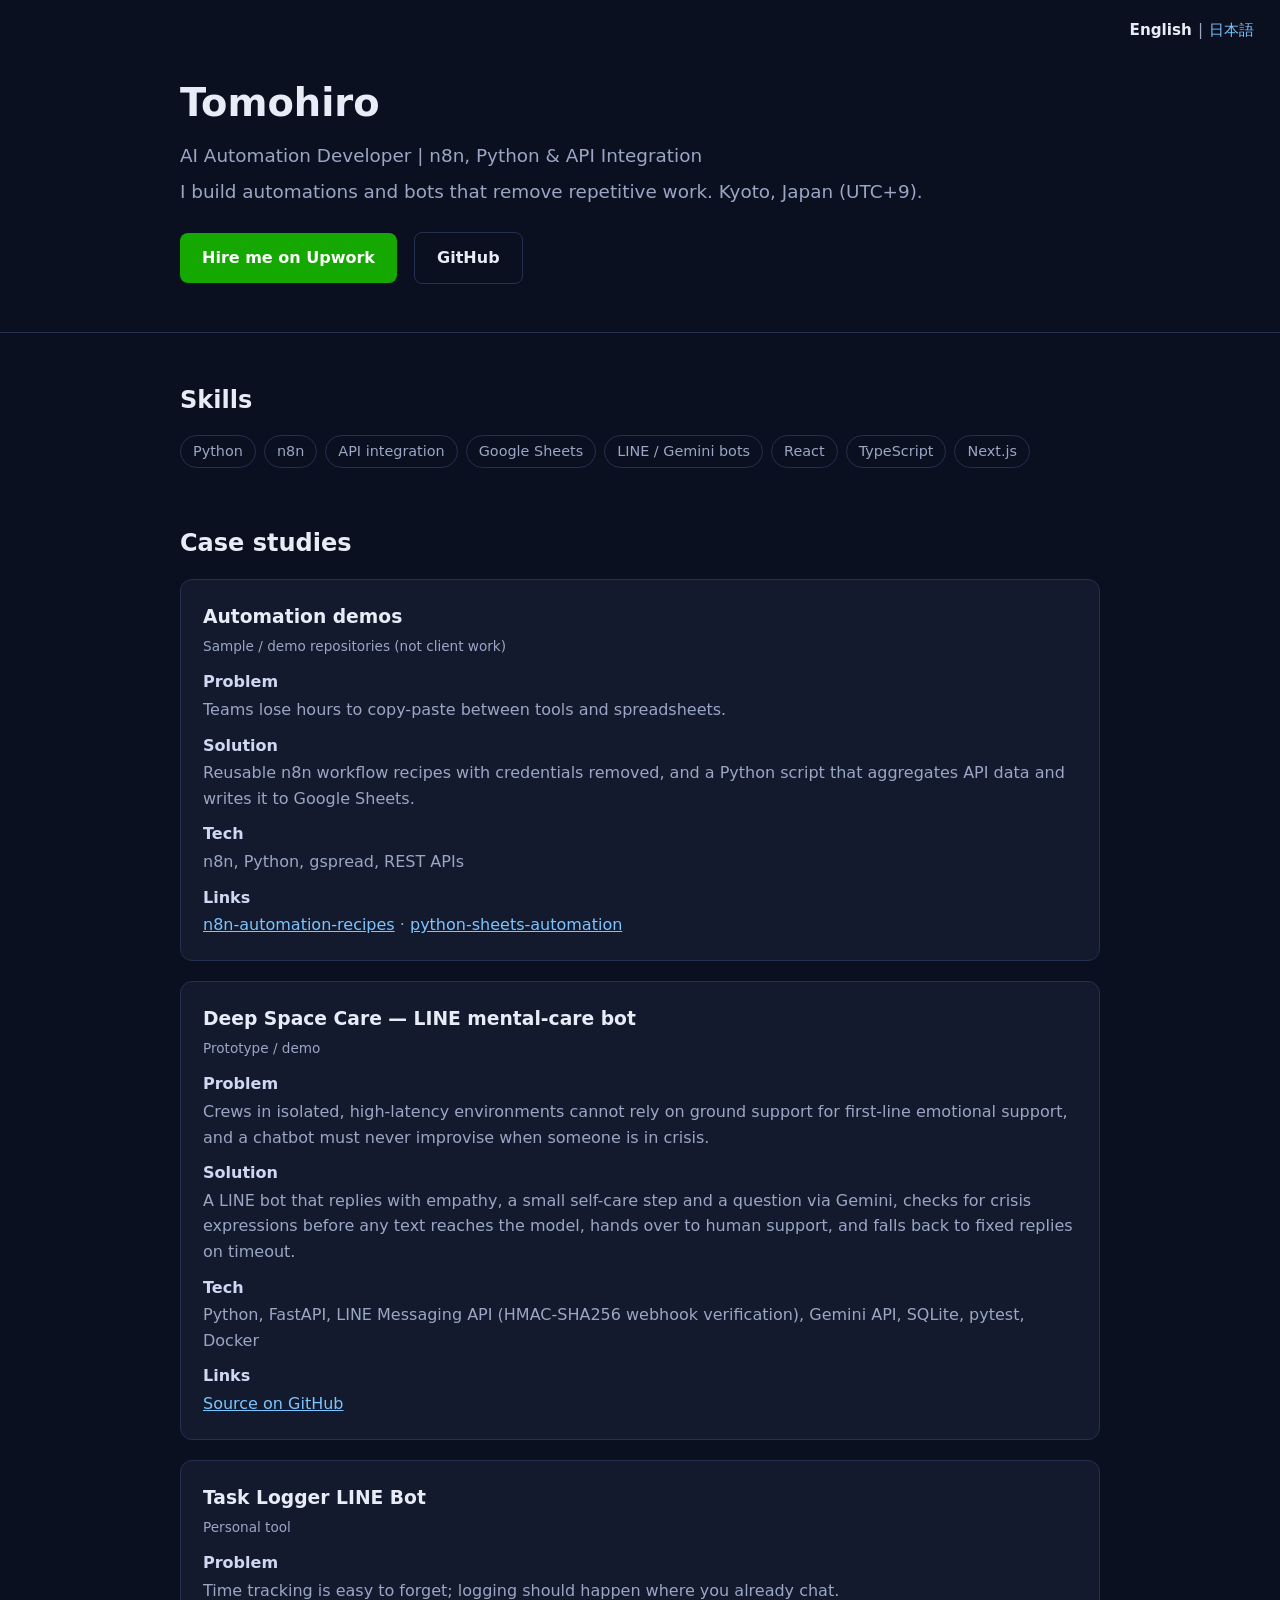
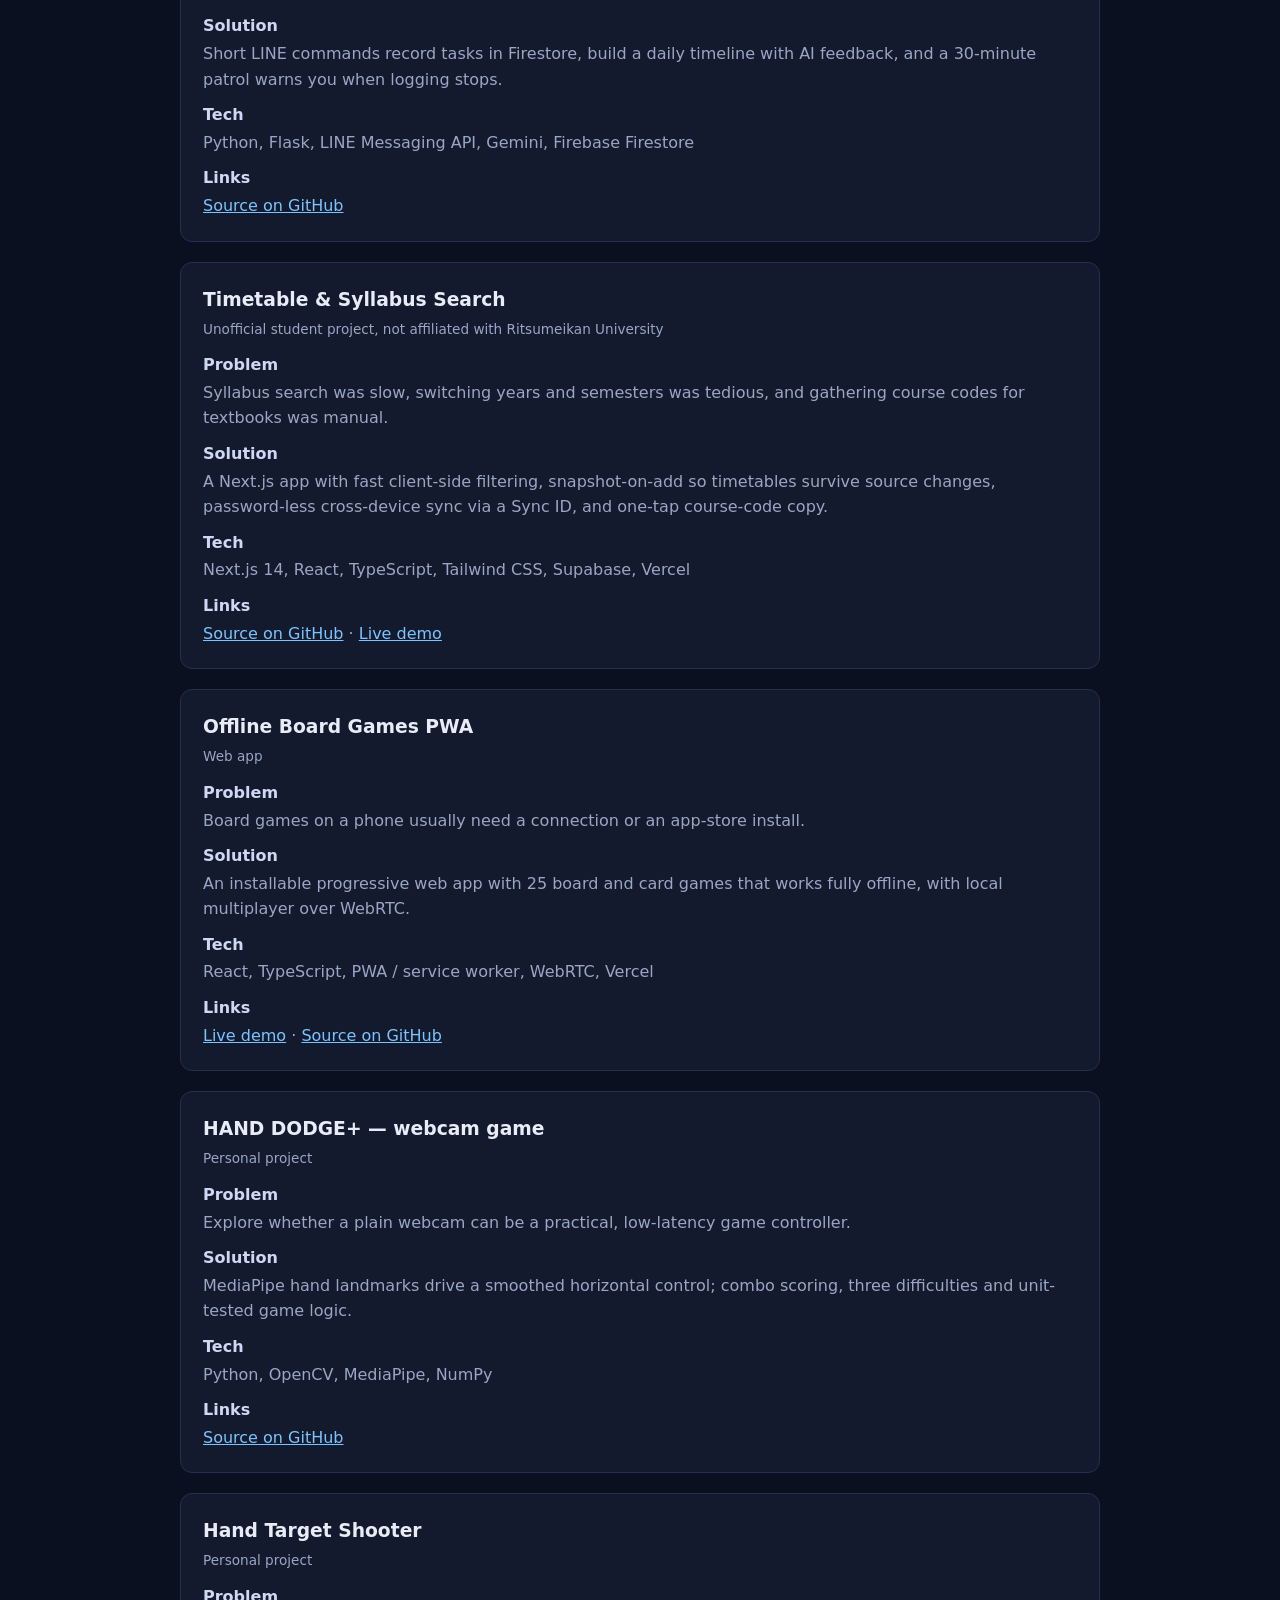
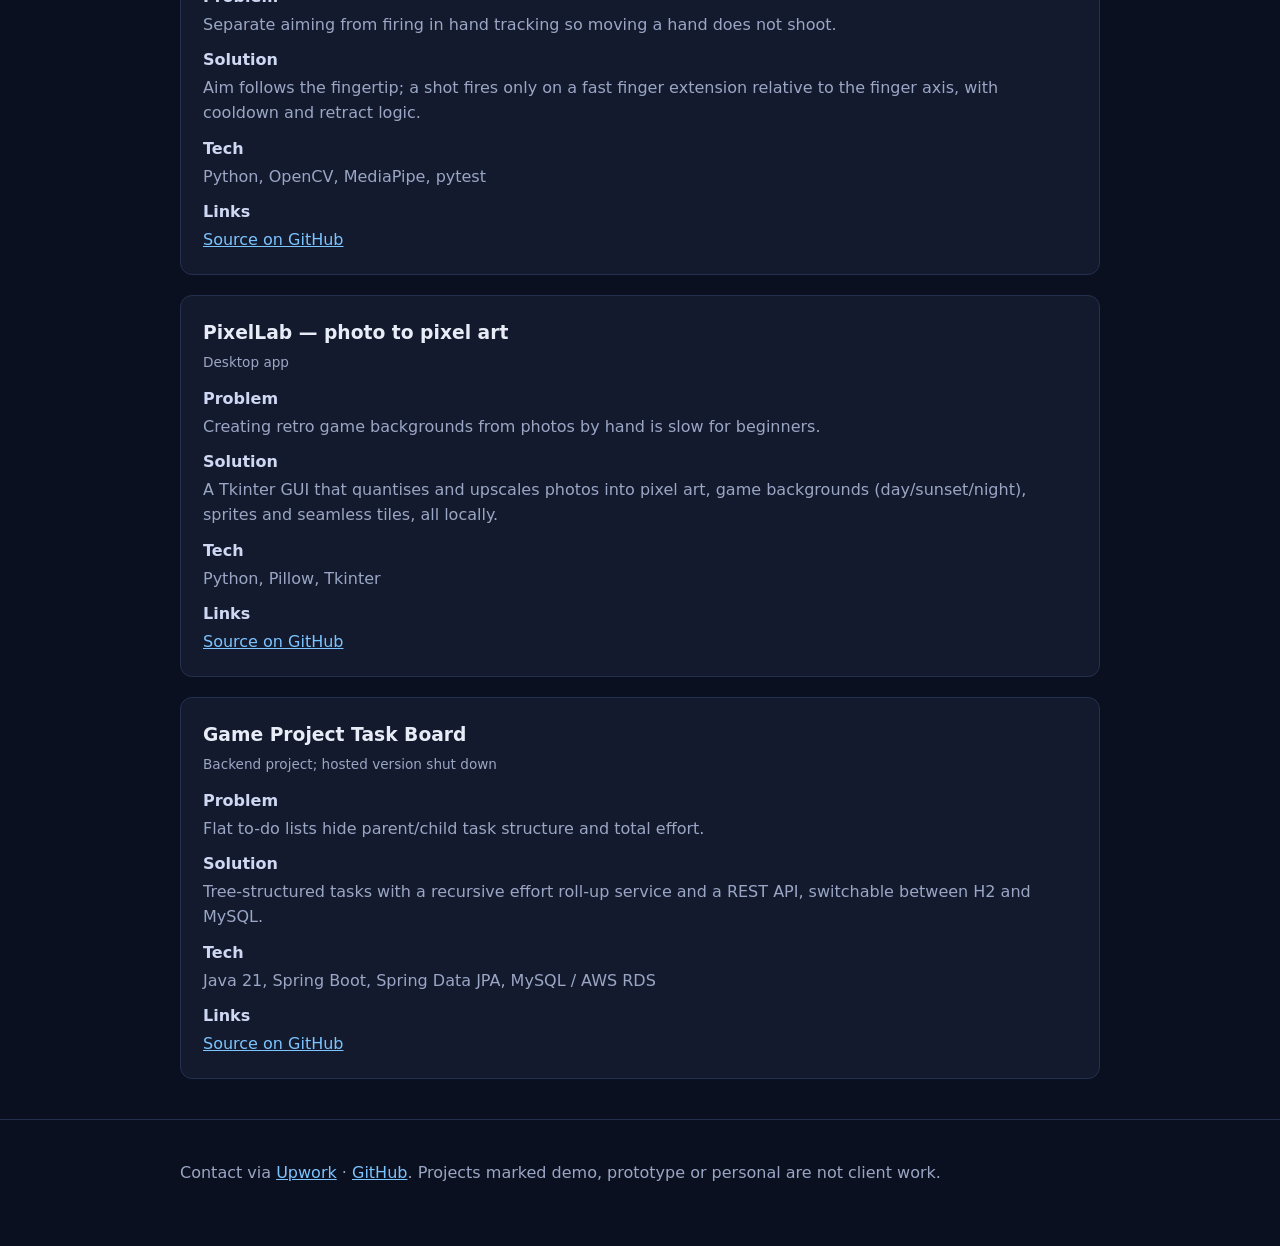
==== commit 76920b8d: "Remove deleted Athena repository from project list Co-Authored-By: Claude Opus 5.5 <noreply@anthropi" ====
--- a/index.html
+++ b/index.html
@@ -17,7 +17,6 @@
 <article><h3>Task Logger LINE Bot</h3><p class="tag">Personal tool</p><dl><dt>Problem</dt><dd>Time tracking is easy to forget; logging should happen where you already chat.</dd><dt>Solution</dt><dd>Short LINE commands record tasks in Firestore, build a daily timeline with AI feedback, and a 30-minute patrol warns you when logging stops.</dd><dt>Tech</dt><dd>Python, Flask, LINE Messaging API, Gemini, Firebase Firestore</dd><dt>Links</dt><dd><a href="https://github.com/TOMO0904/linebot">Source on GitHub</a></dd></dl></article>
 <article><h3>Timetable & Syllabus Search</h3><p class="tag">Unofficial student project, not affiliated with Ritsumeikan University</p><dl><dt>Problem</dt><dd>Syllabus search was slow, switching years and semesters was tedious, and gathering course codes for textbooks was manual.</dd><dt>Solution</dt><dd>A Next.js app with fast client-side filtering, snapshot-on-add so timetables survive source changes, password-less cross-device sync via a Sync ID, and one-tap course-code copy.</dd><dt>Tech</dt><dd>Next.js 14, React, TypeScript, Tailwind CSS, Supabase, Vercel</dd><dt>Links</dt><dd><a href="https://github.com/TOMO0904/RitsumeikanTimes">Source on GitHub</a> · <a href="https://gamma-gilt.vercel.app/">Live demo</a></dd></dl></article>
 <article><h3>Offline Board Games PWA</h3><p class="tag">Web app</p><dl><dt>Problem</dt><dd>Board games on a phone usually need a connection or an app-store install.</dd><dt>Solution</dt><dd>An installable progressive web app with 25 board and card games that works fully offline, with local multiplayer over WebRTC.</dd><dt>Tech</dt><dd>React, TypeScript, PWA / service worker, WebRTC, Vercel</dd><dt>Links</dt><dd><a href="https://offline-board-games.vercel.app">Live demo</a> · <a href="https://github.com/TOMO0904/offline-board-games">Source on GitHub</a></dd></dl></article>
-<article><h3>Transformer Oil-Temperature Forecasting</h3><p class="tag">Data-analysis project on a public benchmark</p><dl><dt>Problem</dt><dd>Alert systems need lead time, and missed overheating is far costlier than a false alarm.</dd><dt>Solution</dt><dd>Compared prediction horizons, then built an asymmetric-loss LightGBM that penalises misses 5x; a 3-hour horizon with a 5.4 C margin gave no misses and under 10% false alarms on the evaluated data.</dd><dt>Tech</dt><dd>Python, pandas, scikit-learn, LightGBM, Optuna, Matplotlib</dd><dt>Links</dt><dd><a href="https://github.com/TOMO0904/Athena">Source on GitHub</a></dd></dl></article>
 <article><h3>HAND DODGE+ — webcam game</h3><p class="tag">Personal project</p><dl><dt>Problem</dt><dd>Explore whether a plain webcam can be a practical, low-latency game controller.</dd><dt>Solution</dt><dd>MediaPipe hand landmarks drive a smoothed horizontal control; combo scoring, three difficulties and unit-tested game logic.</dd><dt>Tech</dt><dd>Python, OpenCV, MediaPipe, NumPy</dd><dt>Links</dt><dd><a href="https://github.com/TOMO0904/hand-dodge-plus">Source on GitHub</a></dd></dl></article>
 <article><h3>Hand Target Shooter</h3><p class="tag">Personal project</p><dl><dt>Problem</dt><dd>Separate aiming from firing in hand tracking so moving a hand does not shoot.</dd><dt>Solution</dt><dd>Aim follows the fingertip; a shot fires only on a fast finger extension relative to the finger axis, with cooldown and retract logic.</dd><dt>Tech</dt><dd>Python, OpenCV, MediaPipe, pytest</dd><dt>Links</dt><dd><a href="https://github.com/TOMO0904/Hand-Target-Shooter">Source on GitHub</a></dd></dl></article>
 <article><h3>PixelLab — photo to pixel art</h3><p class="tag">Desktop app</p><dl><dt>Problem</dt><dd>Creating retro game backgrounds from photos by hand is slow for beginners.</dd><dt>Solution</dt><dd>A Tkinter GUI that quantises and upscales photos into pixel art, game backgrounds (day/sunset/night), sprites and seamless tiles, all locally.</dd><dt>Tech</dt><dd>Python, Pillow, Tkinter</dd><dt>Links</dt><dd><a href="https://github.com/TOMO0904/RiG-PixelLab">Source on GitHub</a></dd></dl></article>
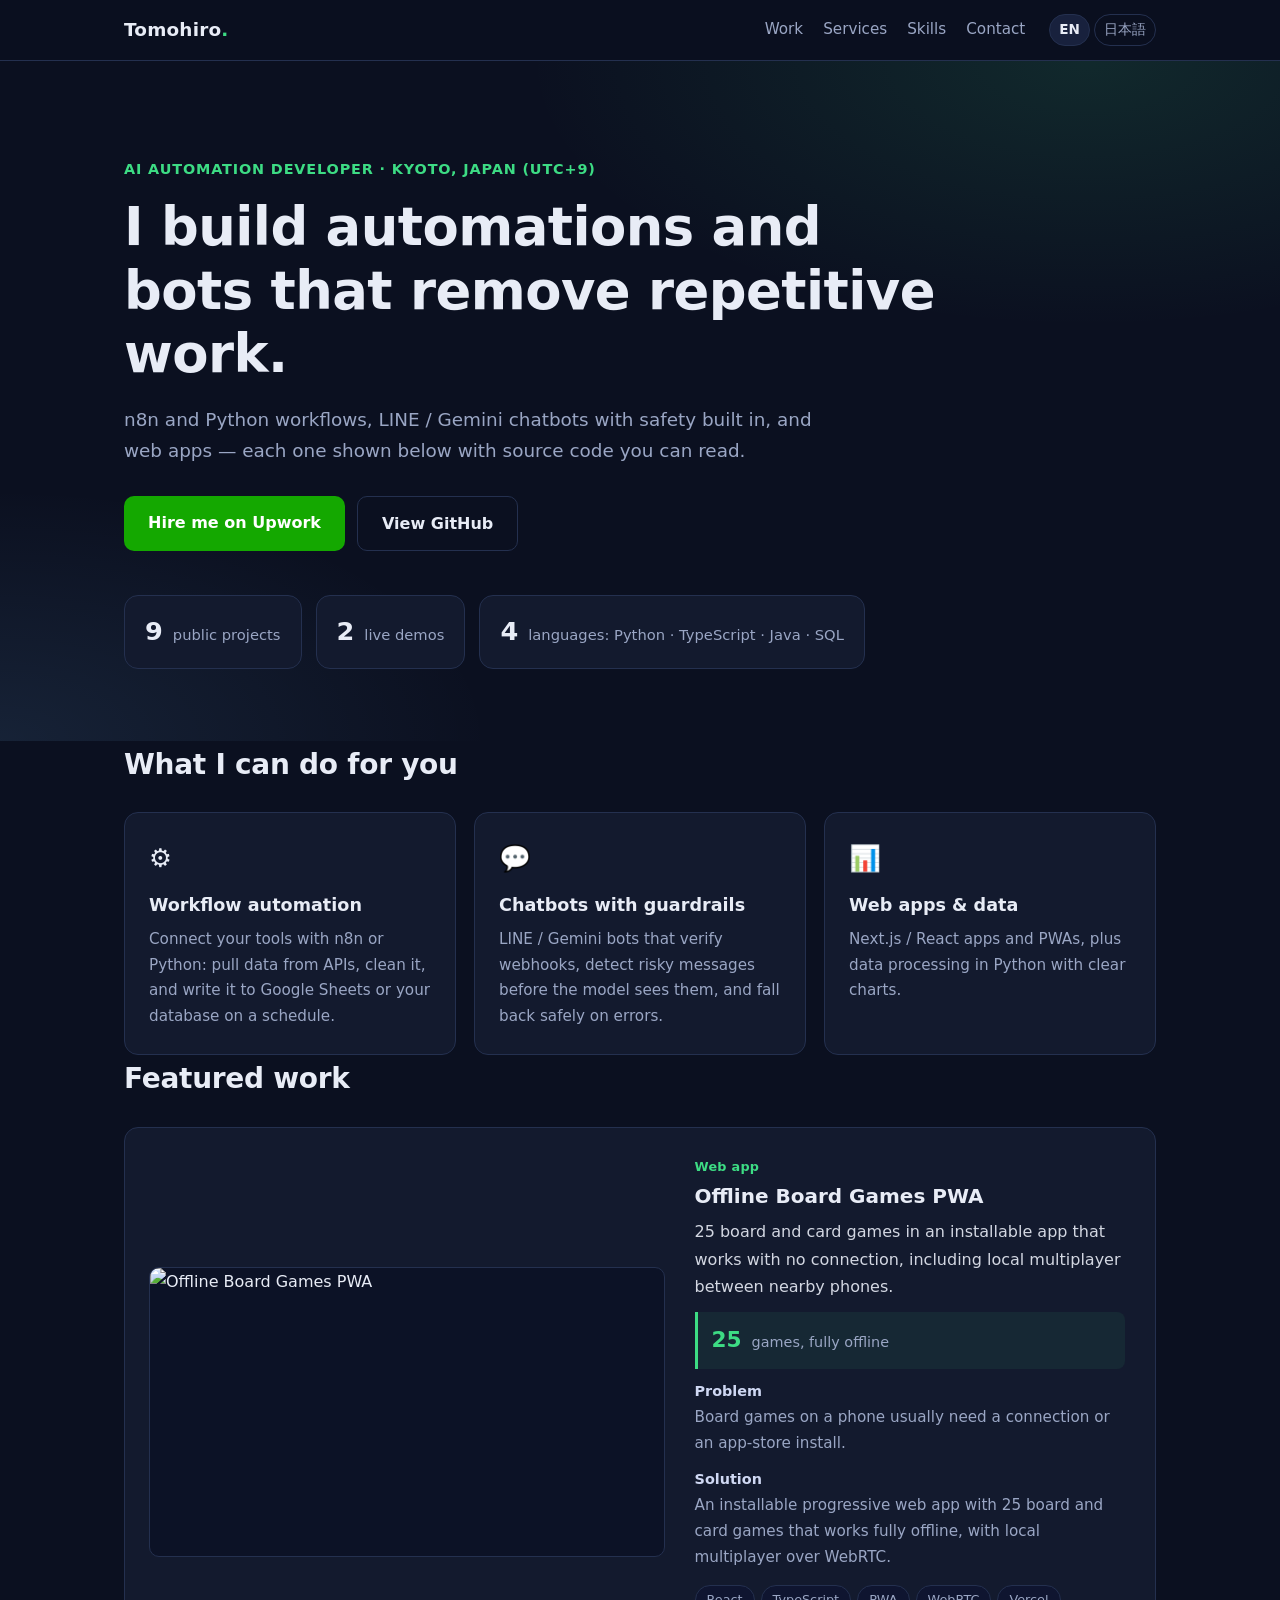
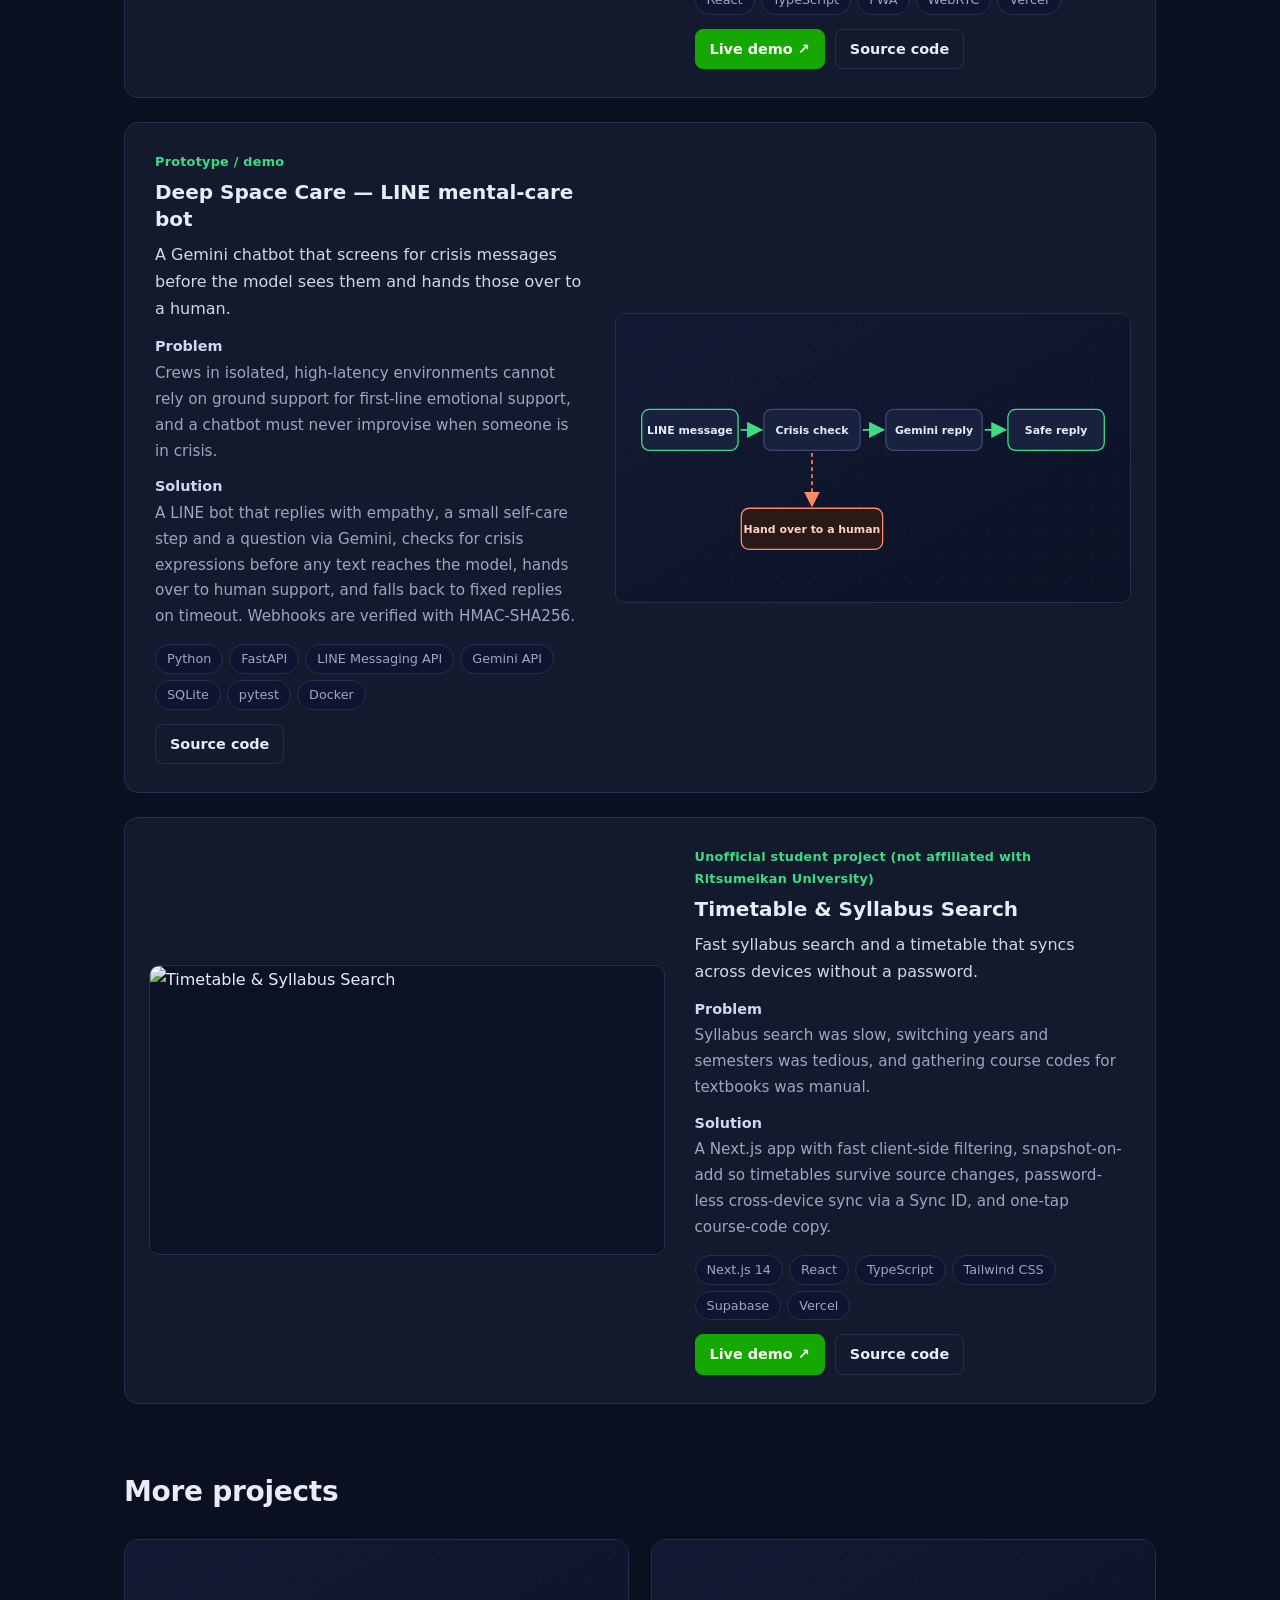
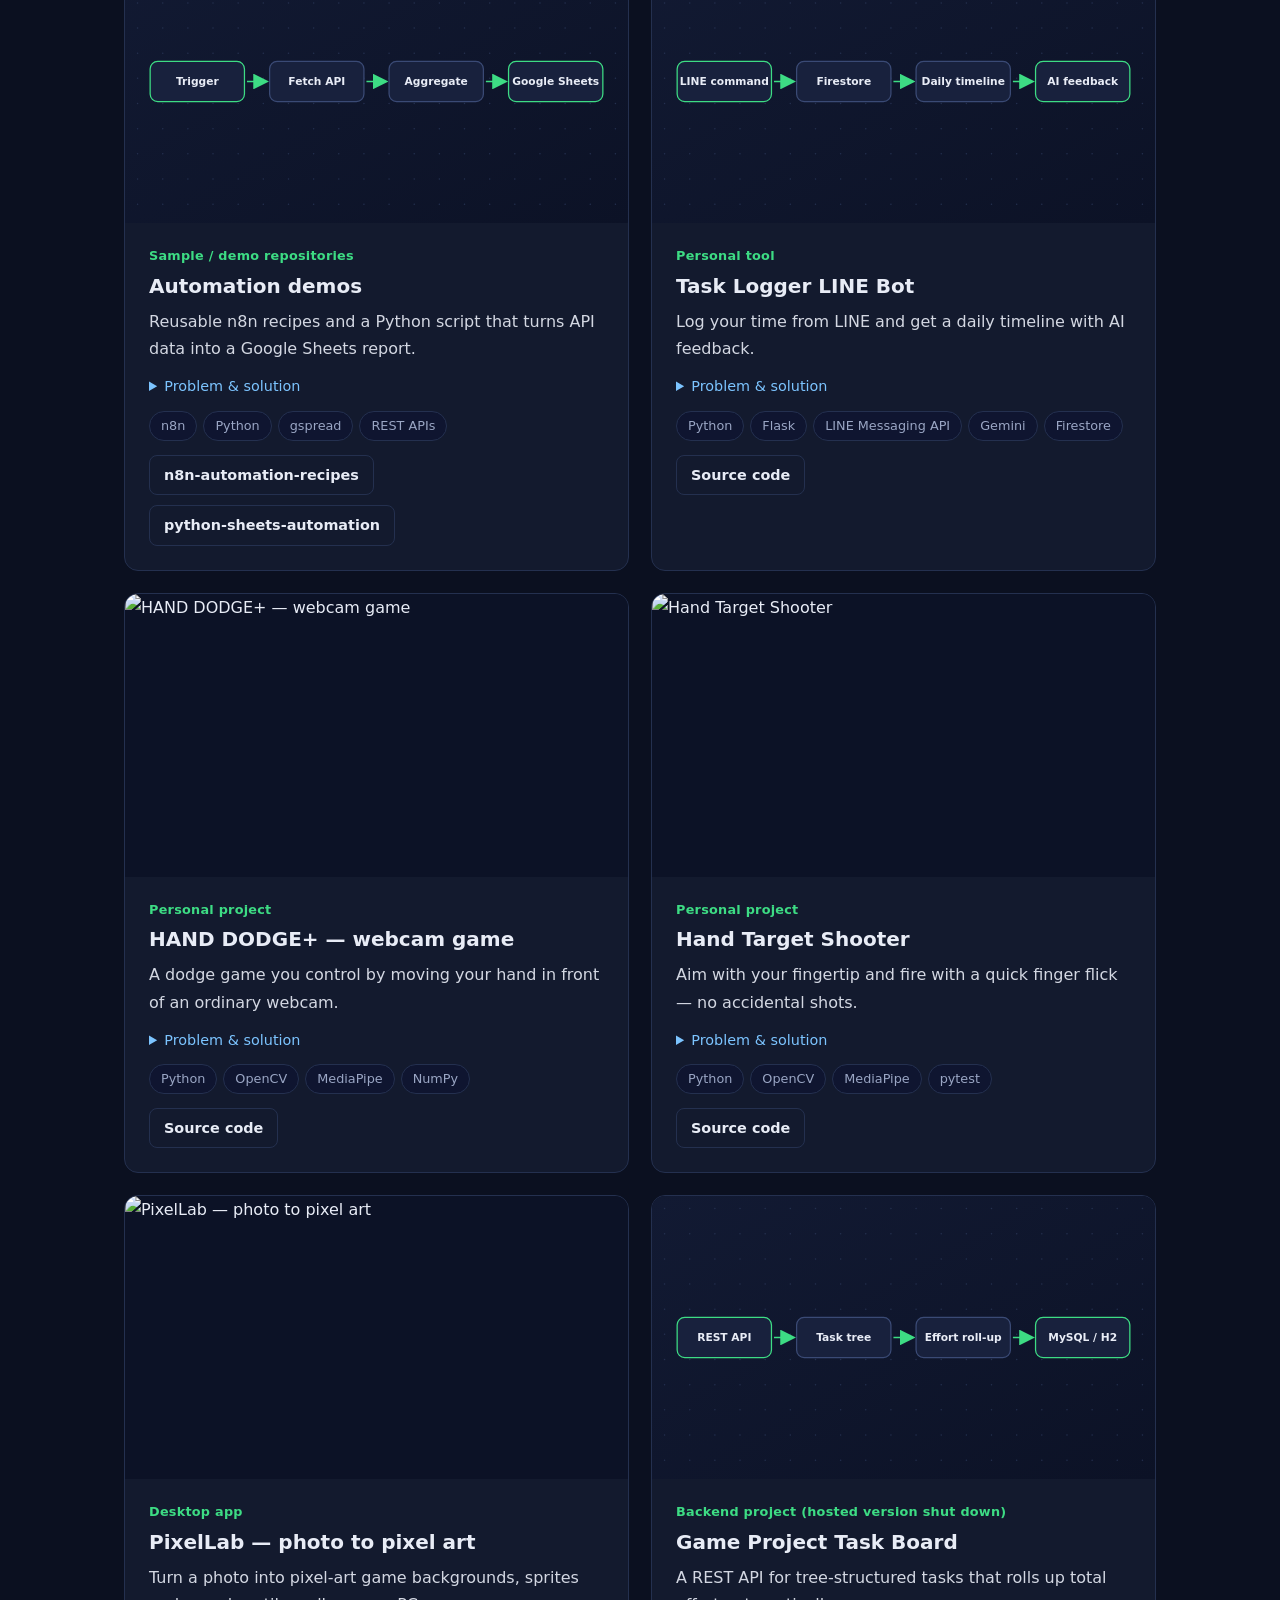
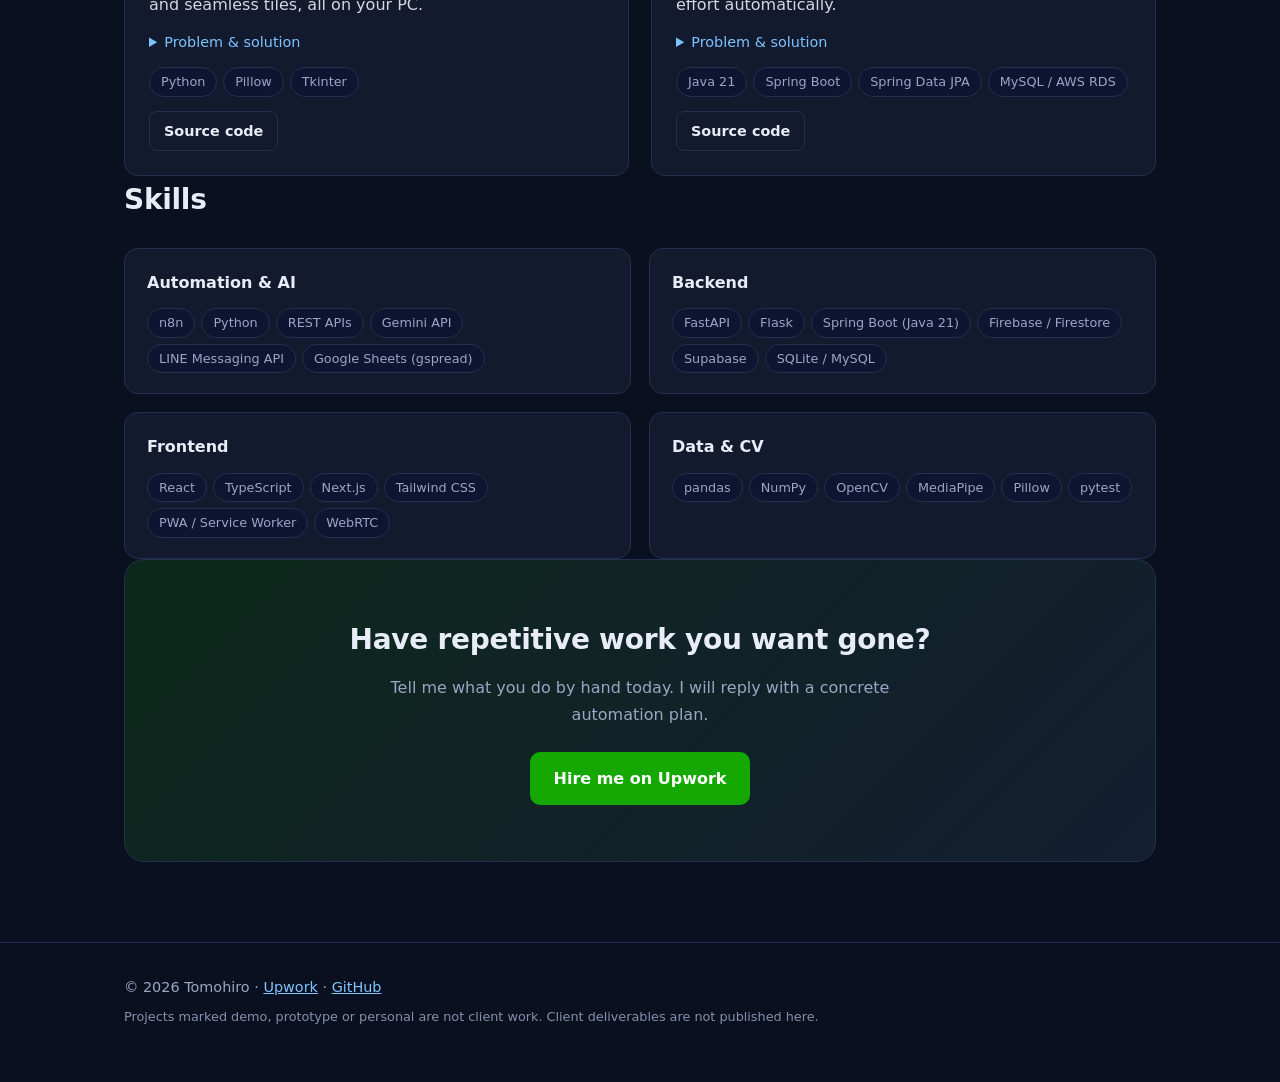
==== commit f0675842: "Redesign portfolio: services, featured work with images, project grid, OGP, favicon Co-Authored-By: " ====
--- a/index.html
+++ b/index.html
@@ -1,27 +1,42 @@
-<!doctype html><html lang="en"><head><meta charset="utf-8"><meta name="viewport" content="width=device-width,initial-scale=1">
+<!doctype html>
+<html lang="en">
+<head>
+<meta charset="utf-8">
+<meta name="viewport" content="width=device-width,initial-scale=1">
 <title>Tomohiro — AI Automation Developer (n8n, Python, API Integration)</title>
-<meta name="description" content="Portfolio of Tomohiro, an AI automation developer: n8n, Python, API integration, LINE/Gemini bots and web apps.">
+<meta name="description" content="Portfolio of Tomohiro, an AI automation developer in Kyoto: n8n and Python automations, LINE/Gemini chatbots, web apps and data analysis.">
+<meta name="theme-color" content="#0b1020">
+<link rel="canonical" href="https://tomo0904.github.io/">
 <link rel="alternate" hreflang="en" href="https://tomo0904.github.io/">
 <link rel="alternate" hreflang="ja" href="https://tomo0904.github.io/ja/">
-<link rel="stylesheet" href="style.css"></head><body>
-<header class="hero"><nav class="lang" aria-label="Language"><strong lang="en">English</strong>|<a href="ja/" lang="ja" hreflang="ja">日本語</a></nav><div class="wrap"><h1>Tomohiro</h1>
-<p class="sub">AI Automation Developer | n8n, Python &amp; API Integration</p>
-<p class="sub">I build automations and bots that remove repetitive work. Kyoto, Japan (UTC+9).</p>
-<a class="btn" href="https://www.upwork.com/freelancers/~0159af0451937c1a2a">Hire me on Upwork</a>
-<a class="btn alt" href="https://github.com/TOMO0904">GitHub</a></div></header>
-<main class="wrap">
-<h2>Skills</h2><div class="skills"><span>Python</span><span>n8n</span><span>API integration</span><span>Google Sheets</span><span>LINE / Gemini bots</span><span>React</span><span>TypeScript</span><span>Next.js</span></div>
-<h2>Case studies</h2>
-<article><h3>Automation demos</h3><p class="tag">Sample / demo repositories (not client work)</p><dl><dt>Problem</dt><dd>Teams lose hours to copy-paste between tools and spreadsheets.</dd><dt>Solution</dt><dd>Reusable n8n workflow recipes with credentials removed, and a Python script that aggregates API data and writes it to Google Sheets.</dd><dt>Tech</dt><dd>n8n, Python, gspread, REST APIs</dd><dt>Links</dt><dd><a href="https://github.com/TOMO0904/n8n-automation-recipes">n8n-automation-recipes</a> · <a href="https://github.com/TOMO0904/python-sheets-automation">python-sheets-automation</a></dd></dl></article>
-<article><h3>Deep Space Care — LINE mental-care bot</h3><p class="tag">Prototype / demo</p><dl><dt>Problem</dt><dd>Crews in isolated, high-latency environments cannot rely on ground support for first-line emotional support, and a chatbot must never improvise when someone is in crisis.</dd><dt>Solution</dt><dd>A LINE bot that replies with empathy, a small self-care step and a question via Gemini, checks for crisis expressions before any text reaches the model, hands over to human support, and falls back to fixed replies on timeout.</dd><dt>Tech</dt><dd>Python, FastAPI, LINE Messaging API (HMAC-SHA256 webhook verification), Gemini API, SQLite, pytest, Docker</dd><dt>Links</dt><dd><a href="https://github.com/TOMO0904/deep-space-care-linebot">Source on GitHub</a></dd></dl></article>
-<article><h3>Task Logger LINE Bot</h3><p class="tag">Personal tool</p><dl><dt>Problem</dt><dd>Time tracking is easy to forget; logging should happen where you already chat.</dd><dt>Solution</dt><dd>Short LINE commands record tasks in Firestore, build a daily timeline with AI feedback, and a 30-minute patrol warns you when logging stops.</dd><dt>Tech</dt><dd>Python, Flask, LINE Messaging API, Gemini, Firebase Firestore</dd><dt>Links</dt><dd><a href="https://github.com/TOMO0904/linebot">Source on GitHub</a></dd></dl></article>
-<article><h3>Timetable & Syllabus Search</h3><p class="tag">Unofficial student project, not affiliated with Ritsumeikan University</p><dl><dt>Problem</dt><dd>Syllabus search was slow, switching years and semesters was tedious, and gathering course codes for textbooks was manual.</dd><dt>Solution</dt><dd>A Next.js app with fast client-side filtering, snapshot-on-add so timetables survive source changes, password-less cross-device sync via a Sync ID, and one-tap course-code copy.</dd><dt>Tech</dt><dd>Next.js 14, React, TypeScript, Tailwind CSS, Supabase, Vercel</dd><dt>Links</dt><dd><a href="https://github.com/TOMO0904/RitsumeikanTimes">Source on GitHub</a> · <a href="https://gamma-gilt.vercel.app/">Live demo</a></dd></dl></article>
-<article><h3>Offline Board Games PWA</h3><p class="tag">Web app</p><dl><dt>Problem</dt><dd>Board games on a phone usually need a connection or an app-store install.</dd><dt>Solution</dt><dd>An installable progressive web app with 25 board and card games that works fully offline, with local multiplayer over WebRTC.</dd><dt>Tech</dt><dd>React, TypeScript, PWA / service worker, WebRTC, Vercel</dd><dt>Links</dt><dd><a href="https://offline-board-games.vercel.app">Live demo</a> · <a href="https://github.com/TOMO0904/offline-board-games">Source on GitHub</a></dd></dl></article>
-<article><h3>HAND DODGE+ — webcam game</h3><p class="tag">Personal project</p><dl><dt>Problem</dt><dd>Explore whether a plain webcam can be a practical, low-latency game controller.</dd><dt>Solution</dt><dd>MediaPipe hand landmarks drive a smoothed horizontal control; combo scoring, three difficulties and unit-tested game logic.</dd><dt>Tech</dt><dd>Python, OpenCV, MediaPipe, NumPy</dd><dt>Links</dt><dd><a href="https://github.com/TOMO0904/hand-dodge-plus">Source on GitHub</a></dd></dl></article>
-<article><h3>Hand Target Shooter</h3><p class="tag">Personal project</p><dl><dt>Problem</dt><dd>Separate aiming from firing in hand tracking so moving a hand does not shoot.</dd><dt>Solution</dt><dd>Aim follows the fingertip; a shot fires only on a fast finger extension relative to the finger axis, with cooldown and retract logic.</dd><dt>Tech</dt><dd>Python, OpenCV, MediaPipe, pytest</dd><dt>Links</dt><dd><a href="https://github.com/TOMO0904/Hand-Target-Shooter">Source on GitHub</a></dd></dl></article>
-<article><h3>PixelLab — photo to pixel art</h3><p class="tag">Desktop app</p><dl><dt>Problem</dt><dd>Creating retro game backgrounds from photos by hand is slow for beginners.</dd><dt>Solution</dt><dd>A Tkinter GUI that quantises and upscales photos into pixel art, game backgrounds (day/sunset/night), sprites and seamless tiles, all locally.</dd><dt>Tech</dt><dd>Python, Pillow, Tkinter</dd><dt>Links</dt><dd><a href="https://github.com/TOMO0904/RiG-PixelLab">Source on GitHub</a></dd></dl></article>
-<article><h3>Game Project Task Board</h3><p class="tag">Backend project; hosted version shut down</p><dl><dt>Problem</dt><dd>Flat to-do lists hide parent/child task structure and total effort.</dd><dt>Solution</dt><dd>Tree-structured tasks with a recursive effort roll-up service and a REST API, switchable between H2 and MySQL.</dd><dt>Tech</dt><dd>Java 21, Spring Boot, Spring Data JPA, MySQL / AWS RDS</dd><dt>Links</dt><dd><a href="https://github.com/TOMO0904/todolist">Source on GitHub</a></dd></dl></article>
-
+<link rel="alternate" hreflang="x-default" href="https://tomo0904.github.io/">
+<meta property="og:type" content="website">
+<meta property="og:title" content="Tomohiro — AI Automation Developer (n8n, Python, API Integration)">
+<meta property="og:description" content="Portfolio of Tomohiro, an AI automation developer in Kyoto: n8n and Python automations, LINE/Gemini chatbots, web apps and data analysis.">
+<meta property="og:url" content="https://tomo0904.github.io/">
+<meta property="og:image" content="https://tomo0904.github.io/img/og-en.jpg">
+<meta property="og:locale" content="en_US">
+<meta name="twitter:card" content="summary_large_image">
+<link rel="icon" href="favicon.svg" type="image/svg+xml">
+<link rel="stylesheet" href="style.css">
+</head>
+<body>
+<a class="skip" href="#work">Skip to content</a>
+<header class="top"><div class="wrap bar"><a class="logo" href="#top">Tomohiro<span>.</span></a><nav class="nav" aria-label="Main"><a href="#work">Work</a><a href="#services">Services</a><a href="#skills">Skills</a><a href="#contact">Contact</a></nav><nav class="lang" aria-label="Language"><strong lang="en">EN</strong><a href="ja/" lang="ja" hreflang="ja">日本語</a></nav></div></header>
+<section class="hero" id="top"><div class="wrap">
+<p class="eyebrow">AI Automation Developer · Kyoto, Japan (UTC+9)</p>
+<h1>I build automations and bots that remove repetitive work.</h1>
+<p class="lead">n8n and Python workflows, LINE / Gemini chatbots with safety built in, and web apps — each one shown below with source code you can read.</p>
+<div class="ctas"><a class="btn" href="https://www.upwork.com/freelancers/~0159af0451937c1a2a">Hire me on Upwork</a><a class="btn alt" href="https://github.com/TOMO0904">View GitHub</a></div>
+<ul class="stats"><li><b>9</b><span>public projects</span></li><li><b>2</b><span>live demos</span></li><li><b>4</b><span>languages: Python · TypeScript · Java · SQL</span></li></ul>
+</div></section>
+<main>
+<section class="wrap" id="services"><h2>What I can do for you</h2><div class="svcs"><div class="svc"><span class="ico" aria-hidden="true">⚙️</span><h3>Workflow automation</h3><p>Connect your tools with n8n or Python: pull data from APIs, clean it, and write it to Google Sheets or your database on a schedule.</p></div><div class="svc"><span class="ico" aria-hidden="true">💬</span><h3>Chatbots with guardrails</h3><p>LINE / Gemini bots that verify webhooks, detect risky messages before the model sees them, and fall back safely on errors.</p></div><div class="svc"><span class="ico" aria-hidden="true">📊</span><h3>Web apps &amp; data</h3><p>Next.js / React apps and PWAs, plus data processing in Python with clear charts.</p></div></div></section>
+<section class="wrap" id="work"><h2>Featured work</h2><article class="feat" id="boardgames"><div class="media"><img src="img/boardgames.jpg" alt="Offline Board Games PWA" width="800" height="450"></div><div class="body"><p class="tag">Web app</p><h3>Offline Board Games PWA</h3><p class="one">25 board and card games in an installable app that works with no connection, including local multiplayer between nearby phones.</p><p class="metric"><b>25</b><span>games, fully offline</span></p><dl><dt>Problem</dt><dd>Board games on a phone usually need a connection or an app-store install.</dd><dt>Solution</dt><dd>An installable progressive web app with 25 board and card games that works fully offline, with local multiplayer over WebRTC.</dd></dl><ul class="chips"><li>React</li><li>TypeScript</li><li>PWA</li><li>WebRTC</li><li>Vercel</li></ul><div class="links"><a class="lnk demo" href="https://offline-board-games.vercel.app">Live demo ↗</a><a class="lnk" href="https://github.com/TOMO0904/offline-board-games">Source code</a></div></div></article><article class="feat" id="deepspace"><div class="media"><img src="img/deepspace-en.svg" alt="Deep Space Care — LINE mental-care bot" width="800" height="450"></div><div class="body"><p class="tag">Prototype / demo</p><h3>Deep Space Care — LINE mental-care bot</h3><p class="one">A Gemini chatbot that screens for crisis messages before the model sees them and hands those over to a human.</p><dl><dt>Problem</dt><dd>Crews in isolated, high-latency environments cannot rely on ground support for first-line emotional support, and a chatbot must never improvise when someone is in crisis.</dd><dt>Solution</dt><dd>A LINE bot that replies with empathy, a small self-care step and a question via Gemini, checks for crisis expressions before any text reaches the model, hands over to human support, and falls back to fixed replies on timeout. Webhooks are verified with HMAC-SHA256.</dd></dl><ul class="chips"><li>Python</li><li>FastAPI</li><li>LINE Messaging API</li><li>Gemini API</li><li>SQLite</li><li>pytest</li><li>Docker</li></ul><div class="links"><a class="lnk" href="https://github.com/TOMO0904/deep-space-care-linebot">Source code</a></div></div></article><article class="feat" id="timetable"><div class="media"><img src="img/timetable.jpg" alt="Timetable &amp; Syllabus Search" width="800" height="450"></div><div class="body"><p class="tag">Unofficial student project (not affiliated with Ritsumeikan University)</p><h3>Timetable &amp; Syllabus Search</h3><p class="one">Fast syllabus search and a timetable that syncs across devices without a password.</p><dl><dt>Problem</dt><dd>Syllabus search was slow, switching years and semesters was tedious, and gathering course codes for textbooks was manual.</dd><dt>Solution</dt><dd>A Next.js app with fast client-side filtering, snapshot-on-add so timetables survive source changes, password-less cross-device sync via a Sync ID, and one-tap course-code copy.</dd></dl><ul class="chips"><li>Next.js 14</li><li>React</li><li>TypeScript</li><li>Tailwind CSS</li><li>Supabase</li><li>Vercel</li></ul><div class="links"><a class="lnk demo" href="https://gamma-gilt.vercel.app/">Live demo ↗</a><a class="lnk" href="https://github.com/TOMO0904/RitsumeikanTimes">Source code</a></div></div></article>
+<h2 class="sub2">More projects</h2><div class="grid"><article class="card" id="automation"><div class="media"><img src="img/automation-en.svg" alt="Automation demos" width="800" height="450" loading="lazy"></div><div class="body"><p class="tag">Sample / demo repositories</p><h3>Automation demos</h3><p class="one">Reusable n8n recipes and a Python script that turns API data into a Google Sheets report.</p><details><summary>Problem & solution</summary><dl><dt>Problem</dt><dd>Teams lose hours to copy-paste between tools and spreadsheets.</dd><dt>Solution</dt><dd>Reusable n8n workflow recipes with credentials removed, and a Python script that aggregates API data and writes it to Google Sheets.</dd></dl></details><ul class="chips"><li>n8n</li><li>Python</li><li>gspread</li><li>REST APIs</li></ul><div class="links"><a class="lnk" href="https://github.com/TOMO0904/n8n-automation-recipes">n8n-automation-recipes</a><a class="lnk" href="https://github.com/TOMO0904/python-sheets-automation">python-sheets-automation</a></div></div></article><article class="card" id="tasklogger"><div class="media"><img src="img/tasklogger-en.svg" alt="Task Logger LINE Bot" width="800" height="450" loading="lazy"></div><div class="body"><p class="tag">Personal tool</p><h3>Task Logger LINE Bot</h3><p class="one">Log your time from LINE and get a daily timeline with AI feedback.</p><details><summary>Problem & solution</summary><dl><dt>Problem</dt><dd>Time tracking is easy to forget; logging should happen where you already chat.</dd><dt>Solution</dt><dd>Short LINE commands record tasks in Firestore, build a daily timeline with AI feedback, and a 30-minute patrol warns you when logging stops.</dd></dl></details><ul class="chips"><li>Python</li><li>Flask</li><li>LINE Messaging API</li><li>Gemini</li><li>Firestore</li></ul><div class="links"><a class="lnk" href="https://github.com/TOMO0904/linebot">Source code</a></div></div></article><article class="card" id="handdodge"><div class="media"><img src="img/handdodge.jpg" alt="HAND DODGE+ — webcam game" width="800" height="450" loading="lazy"></div><div class="body"><p class="tag">Personal project</p><h3>HAND DODGE+ — webcam game</h3><p class="one">A dodge game you control by moving your hand in front of an ordinary webcam.</p><details><summary>Problem & solution</summary><dl><dt>Problem</dt><dd>Explore whether a plain webcam can be a practical, low-latency game controller.</dd><dt>Solution</dt><dd>MediaPipe hand landmarks drive a smoothed horizontal control; combo scoring, three difficulties and unit-tested game logic.</dd></dl></details><ul class="chips"><li>Python</li><li>OpenCV</li><li>MediaPipe</li><li>NumPy</li></ul><div class="links"><a class="lnk" href="https://github.com/TOMO0904/hand-dodge-plus">Source code</a></div></div></article><article class="card" id="handtarget"><div class="media"><img src="img/handtarget.jpg" alt="Hand Target Shooter" width="800" height="450" loading="lazy"></div><div class="body"><p class="tag">Personal project</p><h3>Hand Target Shooter</h3><p class="one">Aim with your fingertip and fire with a quick finger flick — no accidental shots.</p><details><summary>Problem & solution</summary><dl><dt>Problem</dt><dd>Separate aiming from firing in hand tracking so moving a hand does not shoot.</dd><dt>Solution</dt><dd>Aim follows the fingertip; a shot fires only on a fast finger extension relative to the finger axis, with cooldown and retract logic.</dd></dl></details><ul class="chips"><li>Python</li><li>OpenCV</li><li>MediaPipe</li><li>pytest</li></ul><div class="links"><a class="lnk" href="https://github.com/TOMO0904/Hand-Target-Shooter">Source code</a></div></div></article><article class="card" id="pixellab"><div class="media"><img src="img/pixellab.jpg" alt="PixelLab — photo to pixel art" width="800" height="450" loading="lazy"></div><div class="body"><p class="tag">Desktop app</p><h3>PixelLab — photo to pixel art</h3><p class="one">Turn a photo into pixel-art game backgrounds, sprites and seamless tiles, all on your PC.</p><details><summary>Problem & solution</summary><dl><dt>Problem</dt><dd>Creating retro game backgrounds from photos by hand is slow for beginners.</dd><dt>Solution</dt><dd>A Tkinter GUI that quantises and upscales photos into pixel art, game backgrounds (day/sunset/night), sprites and seamless tiles, all locally.</dd></dl></details><ul class="chips"><li>Python</li><li>Pillow</li><li>Tkinter</li></ul><div class="links"><a class="lnk" href="https://github.com/TOMO0904/RiG-PixelLab">Source code</a></div></div></article><article class="card" id="taskboard"><div class="media"><img src="img/taskboard-en.svg" alt="Game Project Task Board" width="800" height="450" loading="lazy"></div><div class="body"><p class="tag">Backend project (hosted version shut down)</p><h3>Game Project Task Board</h3><p class="one">A REST API for tree-structured tasks that rolls up total effort automatically.</p><details><summary>Problem & solution</summary><dl><dt>Problem</dt><dd>Flat to-do lists hide parent/child task structure and total effort.</dd><dt>Solution</dt><dd>Tree-structured tasks with a recursive effort roll-up service and a REST API, switchable between H2 and MySQL.</dd></dl></details><ul class="chips"><li>Java 21</li><li>Spring Boot</li><li>Spring Data JPA</li><li>MySQL / AWS RDS</li></ul><div class="links"><a class="lnk" href="https://github.com/TOMO0904/todolist">Source code</a></div></div></article></div></section>
+<section class="wrap" id="skills"><h2>Skills</h2><div class="skgrid"><div class="skg"><h3>Automation &amp; AI</h3><ul class="chips"><li>n8n</li><li>Python</li><li>REST APIs</li><li>Gemini API</li><li>LINE Messaging API</li><li>Google Sheets (gspread)</li></ul></div><div class="skg"><h3>Backend</h3><ul class="chips"><li>FastAPI</li><li>Flask</li><li>Spring Boot (Java 21)</li><li>Firebase / Firestore</li><li>Supabase</li><li>SQLite / MySQL</li></ul></div><div class="skg"><h3>Frontend</h3><ul class="chips"><li>React</li><li>TypeScript</li><li>Next.js</li><li>Tailwind CSS</li><li>PWA / Service Worker</li><li>WebRTC</li></ul></div><div class="skg"><h3>Data &amp; CV</h3><ul class="chips"><li>pandas</li><li>NumPy</li><li>OpenCV</li><li>MediaPipe</li><li>Pillow</li><li>pytest</li></ul></div></div></section>
+<section class="wrap" id="contact"><div class="cta-band"><h2>Have repetitive work you want gone?</h2><p>Tell me what you do by hand today. I will reply with a concrete automation plan.</p><a class="btn" href="https://www.upwork.com/freelancers/~0159af0451937c1a2a">Hire me on Upwork</a></div></section>
 </main>
-<footer><div class="wrap">Contact via <a href="https://www.upwork.com/freelancers/~0159af0451937c1a2a">Upwork</a> · <a href="https://github.com/TOMO0904">GitHub</a>. Projects marked demo, prototype or personal are not client work.</div></footer>
-</body></html>+<footer><div class="wrap"><p>© 2026 Tomohiro · <a href="https://www.upwork.com/freelancers/~0159af0451937c1a2a">Upwork</a> · <a href="https://github.com/TOMO0904">GitHub</a></p><p class="fine">Projects marked demo, prototype or personal are not client work. Client deliverables are not published here.</p></div></footer>
+</body>
+</html>
--- a/style.css
+++ b/style.css
@@ -1,16 +1,63 @@
-:root{--bg:#0b1020;--card:#131a2e;--ink:#e8ecf6;--mute:#9aa6c4;--acc:#14a800;--line:#24304f}
-*{box-sizing:border-box}body{margin:0;font:16px/1.6 system-ui,-apple-system,"Segoe UI",sans-serif;background:var(--bg);color:var(--ink)}
-a{color:#7cc4ff}.wrap{max-width:960px;margin:0 auto;padding:0 20px}
-header.hero{padding:72px 0 48px;border-bottom:1px solid var(--line)}
-.hero h1{margin:0 0 8px;font-size:2.4rem}.hero p.sub{color:var(--mute);margin:0 0 6px;font-size:1.15rem}
-.btn{display:inline-block;margin:20px 12px 0 0;padding:12px 22px;border-radius:8px;background:var(--acc);color:#fff;text-decoration:none;font-weight:600}
-.btn.alt{background:transparent;border:1px solid var(--line);color:var(--ink)}
-h2{margin:48px 0 16px;font-size:1.5rem}
-.skills span{display:inline-block;margin:0 8px 8px 0;padding:4px 12px;border:1px solid var(--line);border-radius:999px;color:var(--mute);font-size:.9rem}
-article{background:var(--card);border:1px solid var(--line);border-radius:12px;padding:22px;margin:0 0 20px}
-article h3{margin:0 0 4px}article .tag{color:var(--mute);font-size:.85rem;margin:0 0 12px}
-article dl{margin:0}article dt{font-weight:700;margin-top:10px;color:#cfd8f3}article dd{margin:2px 0 0;color:var(--mute)}
-article img{max-width:100%;border-radius:8px;margin-top:12px}
-footer{padding:40px 0 60px;color:var(--mute);border-top:1px solid var(--line);margin-top:40px}
-.lang{position:absolute;top:18px;right:20px;font-size:.95rem;color:var(--mute)}.lang a{text-decoration:none;padding:2px 6px}.lang strong{color:var(--ink);padding:2px 6px}
-header.hero{position:relative}
+:root{--bg:#0b1020;--bg2:#0f1530;--card:#131a2e;--card2:#18213d;--ink:#e8ecf6;--mute:#9aa6c4;--acc:#14a800;--acc2:#3ddc84;--link:#7cc4ff;--line:#24304f;--r:14px}
+*{box-sizing:border-box}html{scroll-behavior:smooth;scroll-padding-top:72px}
+body{margin:0;font:16px/1.7 system-ui,-apple-system,"Segoe UI","Hiragino Sans","Noto Sans JP",Meiryo,sans-serif;background:var(--bg);color:var(--ink);-webkit-font-smoothing:antialiased}
+a{color:var(--link)}img{display:block;max-width:100%;height:auto}
+.wrap{max-width:1080px;margin:0 auto;padding:0 24px}
+.skip{position:absolute;left:-999px}.skip:focus{left:12px;top:12px;z-index:99;background:#fff;color:#000;padding:6px 10px}
+/* top bar */
+.top{position:sticky;top:0;z-index:10;background:rgba(11,16,32,.85);backdrop-filter:blur(10px);border-bottom:1px solid var(--line)}
+.bar{display:flex;align-items:center;gap:24px;height:60px}
+.logo{font-weight:800;font-size:1.15rem;color:var(--ink);text-decoration:none;letter-spacing:.2px}.logo span{color:var(--acc2)}
+.nav{display:flex;gap:20px;margin-left:auto}.nav a{color:var(--mute);text-decoration:none;font-size:.95rem}.nav a:hover{color:var(--ink)}
+.lang{display:flex;gap:4px;font-size:.85rem}.lang a,.lang strong{padding:3px 9px;border-radius:999px;text-decoration:none;color:var(--mute);border:1px solid var(--line)}.lang strong{color:var(--ink);background:var(--card2)}
+/* hero */
+.hero{padding:96px 0 72px;background:radial-gradient(800px 380px at 85% 0%,rgba(61,220,132,.12),transparent 70%),radial-gradient(700px 360px at 0% 100%,rgba(124,196,255,.10),transparent 70%)}
+.eyebrow{color:var(--acc2);font-weight:600;font-size:.9rem;letter-spacing:.06em;margin:0 0 14px;text-transform:uppercase}
+.hero h1{margin:0 0 18px;font-size:clamp(2rem,4.6vw,3.3rem);line-height:1.2;max-width:820px;letter-spacing:-.01em}
+.lead{color:var(--mute);font-size:1.15rem;max-width:700px;margin:0}
+.ctas{display:flex;flex-wrap:wrap;gap:12px;margin-top:30px}
+.btn{display:inline-block;padding:13px 24px;border-radius:10px;background:var(--acc);color:#fff;text-decoration:none;font-weight:700;transition:transform .15s,box-shadow .15s}
+.btn:hover{transform:translateY(-1px);box-shadow:0 6px 20px rgba(20,168,0,.35)}
+.btn.alt{background:transparent;border:1px solid var(--line);color:var(--ink)}.btn.alt:hover{box-shadow:none;border-color:var(--mute)}
+.stats{list-style:none;padding:0;margin:44px 0 0;display:flex;flex-wrap:wrap;gap:14px}
+.stats li{background:var(--card);border:1px solid var(--line);border-radius:var(--r);padding:14px 20px;display:flex;align-items:baseline;gap:10px}
+.stats b{font-size:1.6rem;color:var(--ink)}.stats span{color:var(--mute);font-size:.92rem}
+/* sections */
+main section{padding-top:72px}
+h2{margin:0 0 24px;font-size:1.75rem;letter-spacing:-.01em}h2.sub2{margin-top:64px}
+.svcs{display:grid;grid-template-columns:repeat(3,1fr);gap:18px}
+.svc{background:var(--card);border:1px solid var(--line);border-radius:var(--r);padding:24px}
+.svc .ico{font-size:1.6rem}.svc h3{margin:10px 0 6px;font-size:1.1rem}.svc p{margin:0;color:var(--mute);font-size:.95rem}
+/* project cards */
+article{background:var(--card);border:1px solid var(--line);border-radius:var(--r);overflow:hidden;transition:border-color .2s,transform .2s}
+article:hover{border-color:#3a4a75}
+.media{background:#0c1226;aspect-ratio:16/9;overflow:hidden}.media img{width:100%;height:100%;object-fit:cover}
+.body{padding:22px 24px 24px}
+.tag{margin:0 0 6px;color:var(--acc2);font-size:.8rem;font-weight:600;letter-spacing:.02em}
+article h3{margin:0 0 8px;font-size:1.25rem;line-height:1.35}
+.one{margin:0 0 12px;color:var(--ink);opacity:.9}
+dl{margin:0 0 14px}dt{font-weight:700;margin-top:10px;color:#cfd8f3;font-size:.9rem}dd{margin:2px 0 0;color:var(--mute);font-size:.95rem}
+.feat{display:grid;grid-template-columns:1.1fr 1fr;margin-bottom:24px}
+.feat .media{aspect-ratio:16/9;align-self:center;margin:24px 0 24px 24px;border-radius:10px;border:1px solid var(--line)}.feat:nth-of-type(even) .media{margin:24px 24px 24px 0}.feat .body{padding:28px 30px}
+.feat:nth-of-type(even){grid-template-columns:1fr 1.1fr}.feat:nth-of-type(even) .media{order:2}
+.metric{display:flex;align-items:baseline;gap:10px;margin:4px 0 6px;padding:10px 14px;border-left:3px solid var(--acc2);background:rgba(61,220,132,.07);border-radius:0 8px 8px 0}
+.metric b{font-size:1.35rem;color:var(--acc2);white-space:nowrap}.metric span{color:var(--mute);font-size:.9rem}
+.grid{display:grid;grid-template-columns:repeat(2,1fr);gap:22px}
+.grid article:hover{transform:translateY(-2px)}
+details{margin:0 0 12px}summary{cursor:pointer;color:var(--link);font-size:.9rem}details dl{margin-top:4px}
+.chips{list-style:none;padding:0;margin:0 0 14px;display:flex;flex-wrap:wrap;gap:6px}
+.chips li{padding:3px 11px;border:1px solid var(--line);border-radius:999px;color:var(--mute);font-size:.8rem;background:var(--bg2)}
+.links{display:flex;flex-wrap:wrap;gap:10px}
+.lnk{font-size:.9rem;font-weight:600;text-decoration:none;padding:7px 14px;border:1px solid var(--line);border-radius:8px;color:var(--ink)}
+.lnk:hover{border-color:var(--mute)}.lnk.demo{background:var(--acc);border-color:var(--acc);color:#fff}
+/* skills */
+.skgrid{display:grid;grid-template-columns:repeat(2,1fr);gap:18px}
+.skg{background:var(--card);border:1px solid var(--line);border-radius:var(--r);padding:20px 22px}.skg h3{margin:0 0 12px;font-size:1rem}.skg .chips{margin:0}
+/* contact */
+.cta-band{text-align:center;padding:56px 24px;border-radius:20px;border:1px solid var(--line);background:linear-gradient(135deg,rgba(20,168,0,.16),rgba(124,196,255,.08))}
+.cta-band h2{margin-bottom:10px}.cta-band p{color:var(--mute);margin:0 auto 24px;max-width:560px}
+footer{margin-top:80px;padding:32px 0 48px;border-top:1px solid var(--line);color:var(--mute);font-size:.9rem}footer p{margin:0 0 6px}.fine{font-size:.8rem;opacity:.85}
+:focus-visible{outline:2px solid var(--acc2);outline-offset:2px}
+@media (prefers-reduced-motion:reduce){*{transition:none!important;scroll-behavior:auto!important}}
+@media (max-width:860px){.svcs,.grid,.skgrid{grid-template-columns:1fr}.feat,.feat:nth-of-type(even){grid-template-columns:1fr}.feat:nth-of-type(even) .media{order:0}.feat .media,.feat:nth-of-type(even) .media{margin:0;border:0;border-radius:0}}
+@media (max-width:620px){.nav{display:none}.lang{margin-left:auto}.hero{padding:64px 0 48px}.stats li{flex:1 1 100%}.body,.feat .body{padding:18px}}
